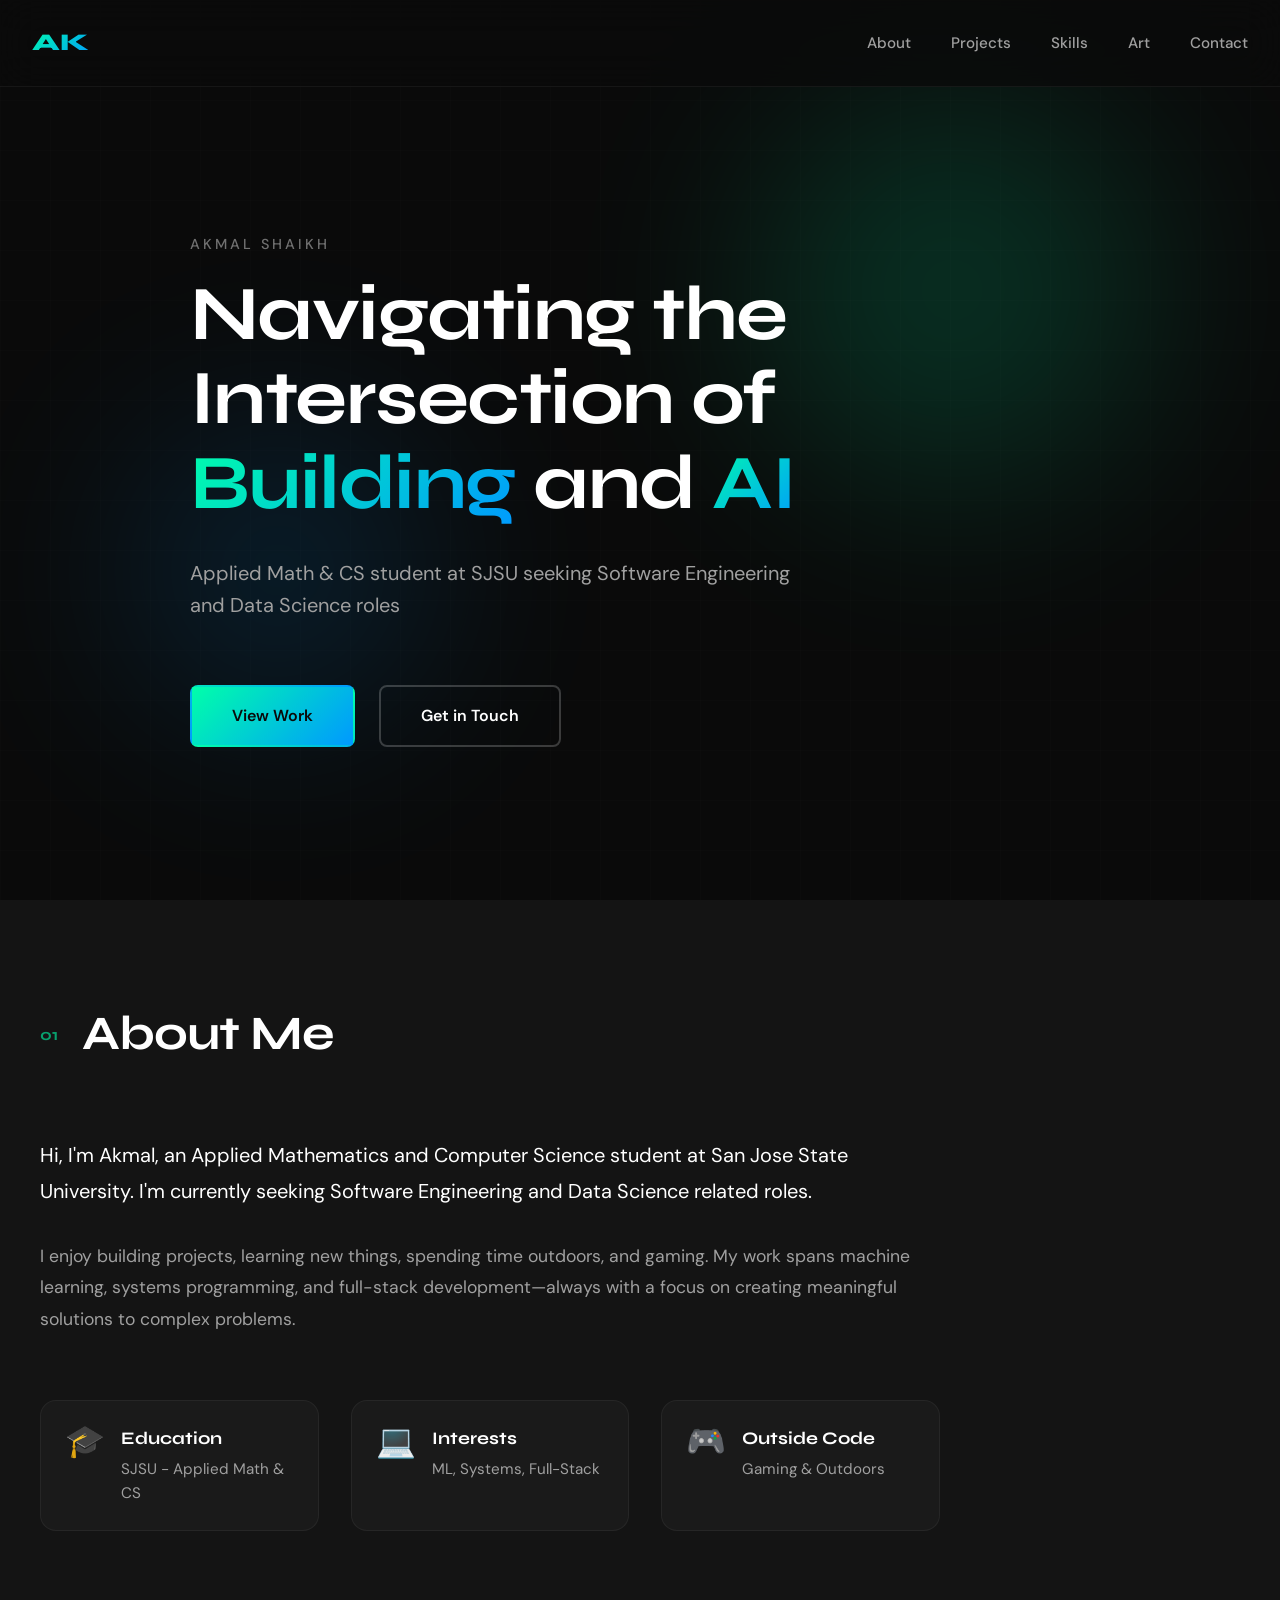
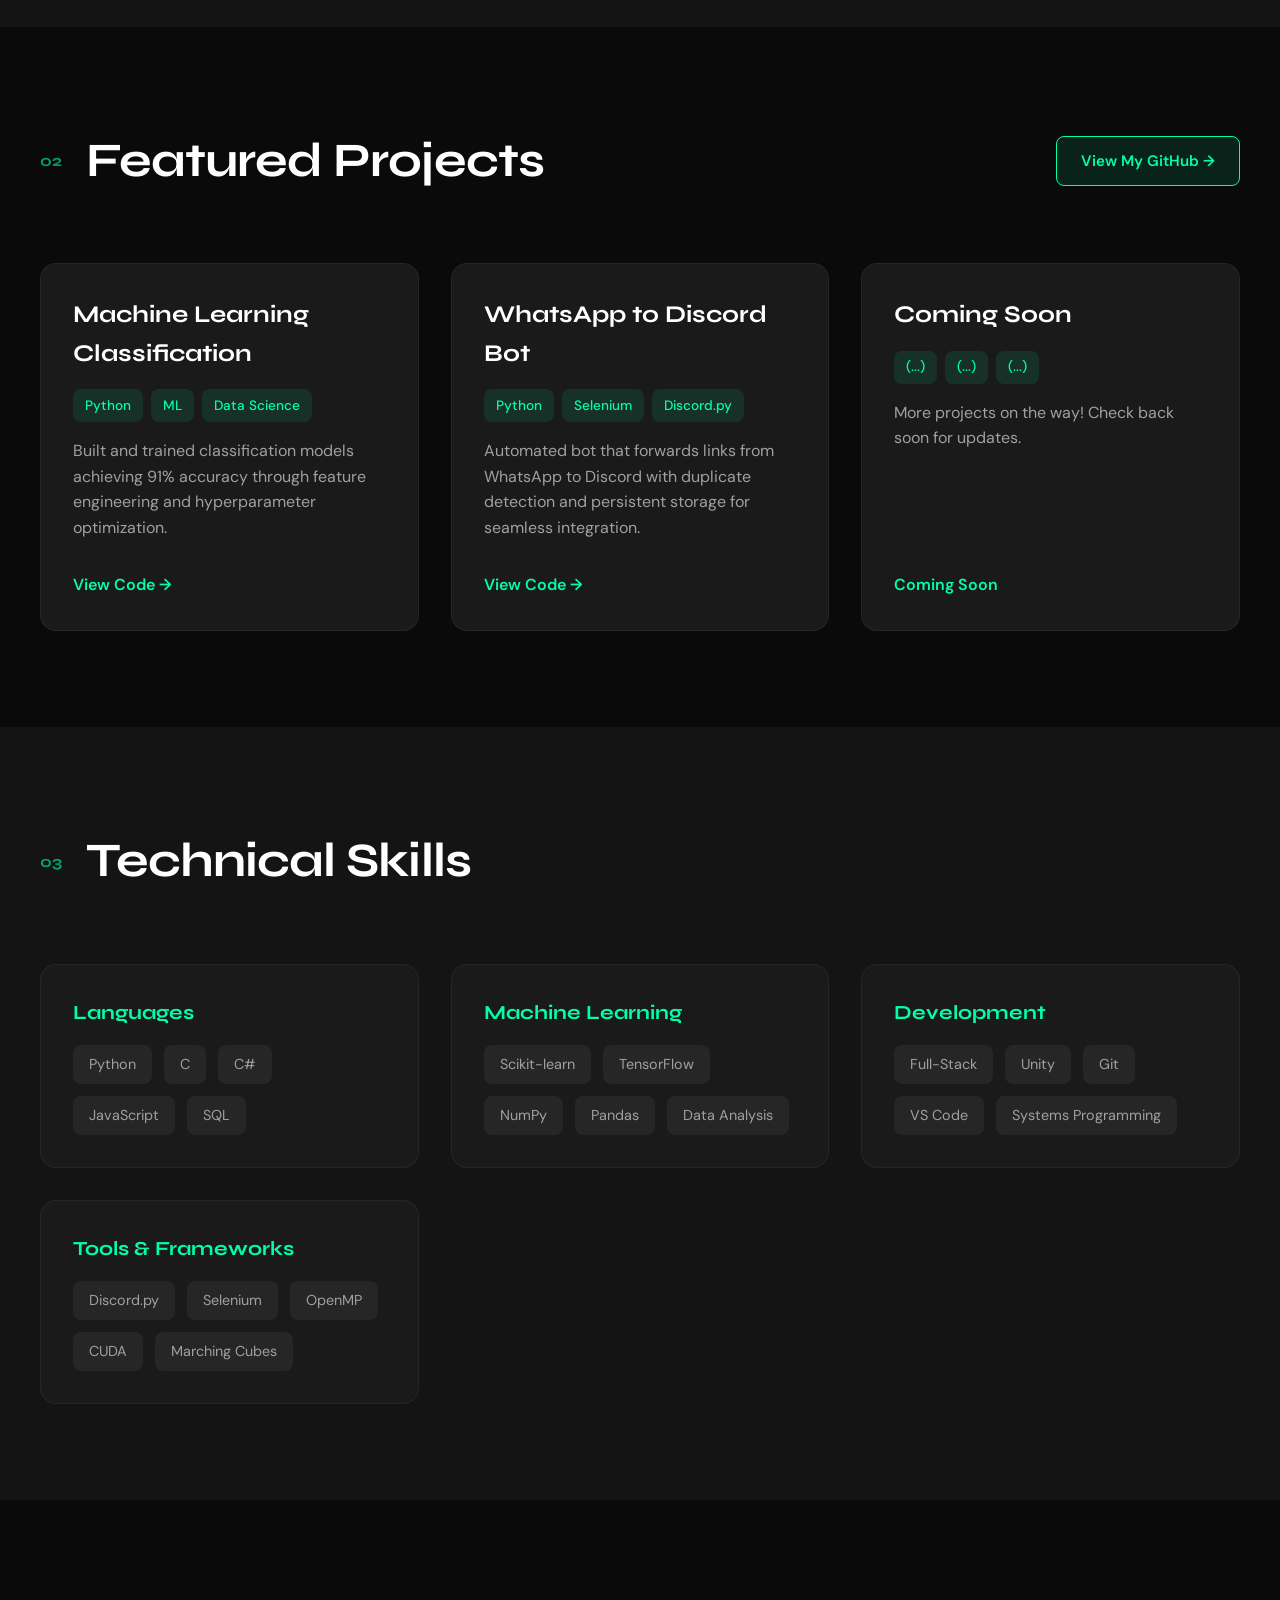
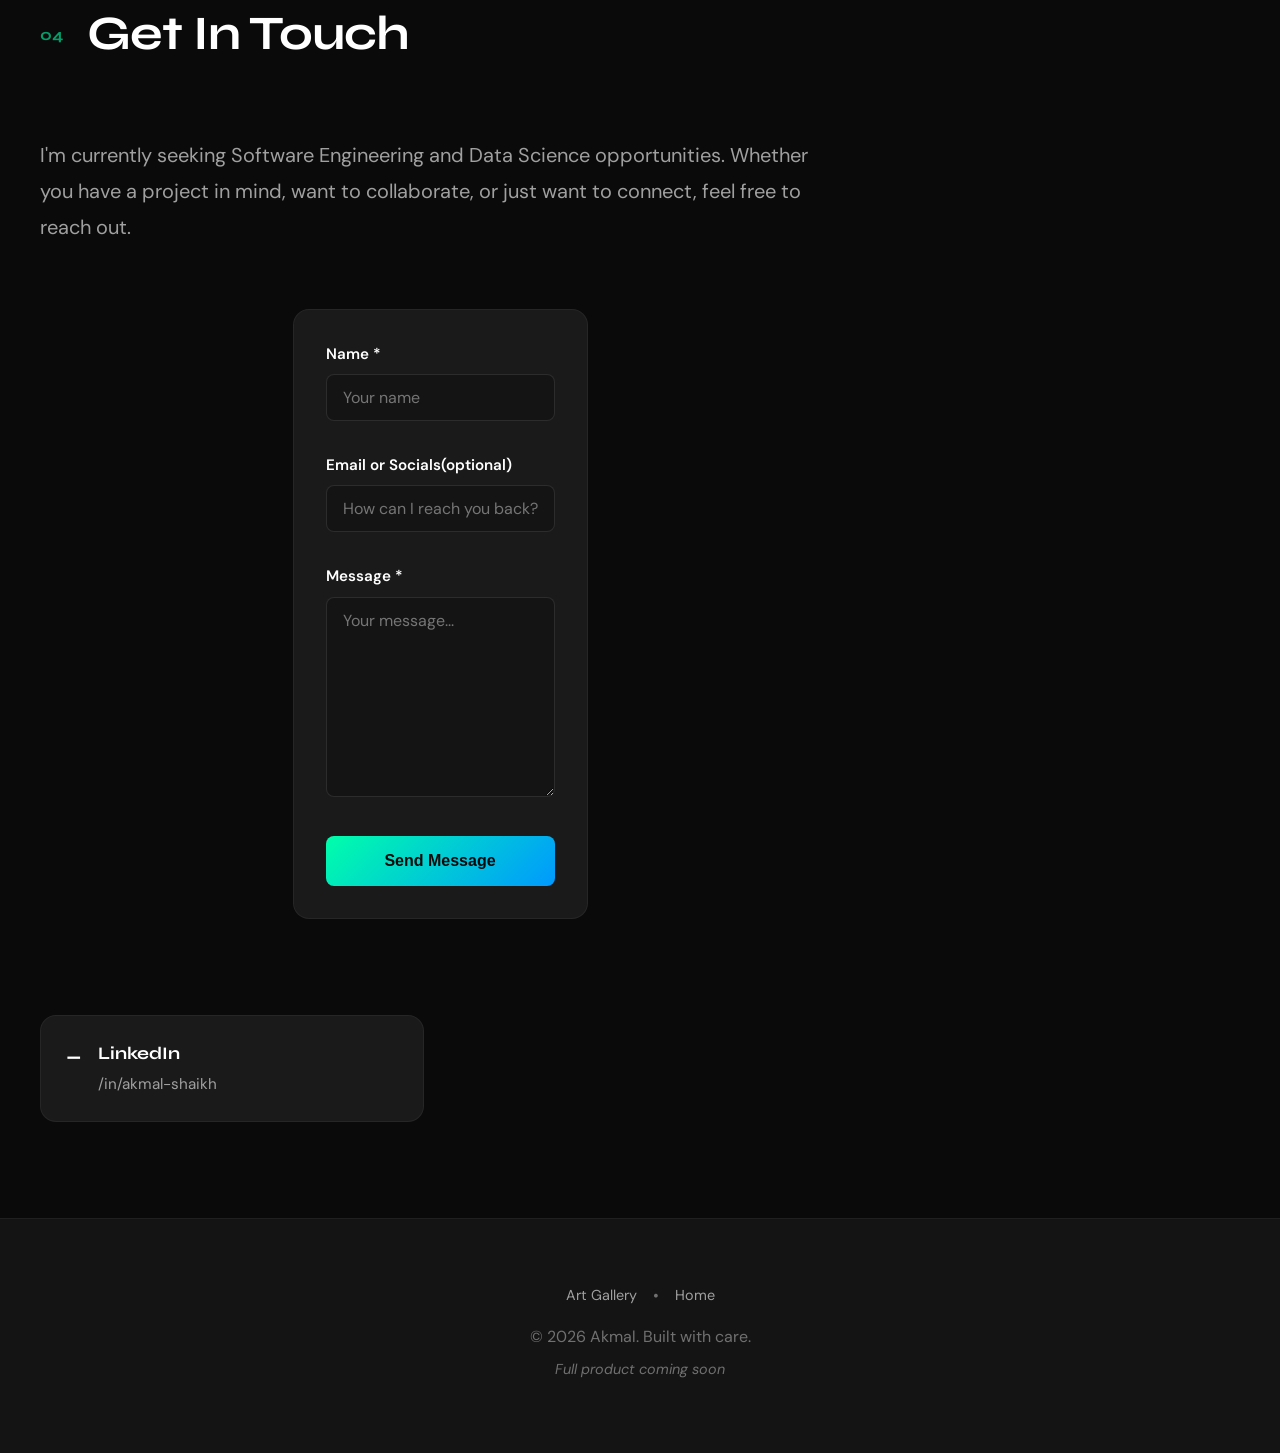
==== index.html @ cd968978 "Update index.html" ====
<!DOCTYPE html>
<html lang="en">
<head>
    <meta charset="UTF-8">
    <meta name="viewport" content="width=device-width, initial-scale=1.0">
    <title>Akmal - Software Engineer & Data Scientist</title>
    <link rel="stylesheet" href="styles.css">
    
    <!-- Google Fonts - Using distinctive fonts -->
    <link rel="preconnect" href="https://fonts.googleapis.com">
    <link rel="preconnect" href="https://fonts.gstatic.com" crossorigin>
    <link href="https://fonts.googleapis.com/css2?family=Syne:wght@400;600;700;800&family=DM+Sans:wght@300;400;500&display=swap" rel="stylesheet">
</head>
<body>
    <!-- Navigation Bar -->
    <nav class="navbar">
        <div class="nav-content">
            <a href="/" class="logo">AK</a>
            <div class="nav-links">
                <a href="#about">About</a>
                <a href="#projects">Projects</a>
                <a href="#skills">Skills</a>
                <a href="art.html">Art</a>
                <a href="#contact">Contact</a>
            </div>
        </div>
    </nav>

    <!-- Hero Section -->
    <section id="hero" class="hero">
        <div class="hero-content">
            <div class="hero-label">Akmal Shaikh</div>
            <h1 class="hero-title">
                Navigating the Intersection of
                <span class="gradient-text">Building</span> and 
                <span class="gradient-text">AI</span>
            </h1>
            <p class="hero-subtitle">
                Applied Math & CS student at SJSU seeking Software Engineering and Data Science roles
            </p>
            <div class="hero-cta">
                <a href="#projects" class="btn-primary">View Work</a>
                <a href="#contact" class="btn-secondary">Get in Touch</a>
            </div>
        </div>
        
        <!-- Decorative elements -->
        <div class="hero-decoration">
            <div class="grid-pattern"></div>
            <div class="floating-accent accent-1"></div>
            <div class="floating-accent accent-2"></div>
        </div>
    </section>

    <!-- About Section -->
    <section id="about" class="about">
        <div class="section-container">
            <div class="section-header">
                <span class="section-number">01</span>
                <h2 class="section-title">About Me</h2>
            </div>
            
            <div class="about-content">
                <div class="about-text">
                    <p class="about-intro">
                        Hi, I'm Akmal, an Applied Mathematics and Computer Science student at 
                        San Jose State University. I'm currently seeking Software Engineering 
                        and Data Science related roles.
                    </p>
                    <p class="about-details">
                        I enjoy building projects, learning new things, spending time outdoors, 
                        and gaming. My work spans machine learning, systems programming, and 
                        full-stack development—always with a focus on creating meaningful 
                        solutions to complex problems.
                    </p>
                    <div class="about-highlights">
                        <div class="highlight-item">
                            <div class="highlight-icon">🎓</div>
                            <div class="highlight-text">
                                <h4>Education</h4>
                                <p>SJSU - Applied Math & CS</p>
                            </div>
                        </div>
                        <div class="highlight-item">
                            <div class="highlight-icon">💻</div>
                            <div class="highlight-text">
                                <h4>Interests</h4>
                                <p>ML, Systems, Full-Stack</p>
                            </div>
                        </div>
                        <div class="highlight-item">
                            <div class="highlight-icon">🎮</div>
                            <div class="highlight-text">
                                <h4>Outside Code</h4>
                                <p>Gaming & Outdoors</p>
                            </div>
                        </div>
                    </div>
                </div>
            </div>
        </div>
    </section>

    <!-- Projects Section -->
    <section id="projects" class="projects">
        <div class="section-container">
            <div class="section-header">
                <span class="section-number">02</span>
                <h2 class="section-title">Featured Projects</h2>
                <a href="https://github.com/akmals" target="_blank" class="view-github-btn">
                    View My GitHub →
                </a>
            </div>

            <div class="projects-grid">
                
                <!-- Project 1: ML Model -->
                <div class="project-card">
                    <div class="project-header">
                        <h3>Machine Learning Classification</h3>
                        <div class="project-tags">
                            <span class="tag">Python</span>
                            <span class="tag">ML</span>
                            <span class="tag">Data Science</span>
                        </div>
                    </div>
                    <p class="project-description">
                        Built and trained classification models achieving 91% accuracy through 
                        feature engineering and hyperparameter optimization.
                    </p>
                    <div class="project-footer">
                        <a href="https://github.com/Akmals/AI-HAR/blob/main/HAR_Activity_Classification.ipynb" class="project-link">View Code →</a>
                    </div>
                </div>
                
                <!-- Project 2: WhatsApp Discord Bot -->
                <div class="project-card">
                    <div class="project-header">
                        <h3>WhatsApp to Discord Bot</h3>
                        <div class="project-tags">
                            <span class="tag">Python</span>
                            <span class="tag">Selenium</span>
                            <span class="tag">Discord.py</span>
                        </div>
                    </div>
                    <p class="project-description">
                        Automated bot that forwards links from WhatsApp to Discord with 
                        duplicate detection and persistent storage for seamless integration.
                    </p>
                    <div class="project-footer">
                        <a href="https://github.com/Akmals/Scripts-Automation/blob/main/whatsapp_discord_forwarder_selenium.py" class="project-link">View Code →</a>
                    </div>
                </div>
                
                <!-- Project 3: Coming Soon -->
                <div class="project-card">
                    <div class="project-header">
                        <h3>Coming Soon</h3>
                        <div class="project-tags">
                            <span class="tag">(...)</span>
                            <span class="tag">(...)</span>
                            <span class="tag">(...)</span>
                        </div>
                    </div>
                    <p class="project-description">
                        More projects on the way! Check back soon for updates.
                    </p>
                    <div class="project-footer">
                        <a href="#" class="project-link">Coming Soon</a>
                    </div>
                </div>
            </div>
        </div>
    </section>

    <!-- Skills Section -->
    <section id="skills" class="skills">
        <div class="section-container">
            <div class="section-header">
                <span class="section-number">03</span>
                <h2 class="section-title">Technical Skills</h2>
            </div>

            <div class="skills-grid">
                <div class="skill-category">
                    <h3 class="skill-category-title">Languages</h3>
                    <div class="skill-list">
                        <span class="skill-item">Python</span>
                        <span class="skill-item">C</span>
                        <span class="skill-item">C#</span>
                        <span class="skill-item">JavaScript</span>
                        <span class="skill-item">SQL</span>
                    </div>
                </div>

                <div class="skill-category">
                    <h3 class="skill-category-title">Machine Learning</h3>
                    <div class="skill-list">
                        <span class="skill-item">Scikit-learn</span>
                        <span class="skill-item">TensorFlow</span>
                        <span class="skill-item">NumPy</span>
                        <span class="skill-item">Pandas</span>
                        <span class="skill-item">Data Analysis</span>
                    </div>
                </div>

                <div class="skill-category">
                    <h3 class="skill-category-title">Development</h3>
                    <div class="skill-list">
                        <span class="skill-item">Full-Stack</span>
                        <span class="skill-item">Unity</span>
                        <span class="skill-item">Git</span>
                        <span class="skill-item">VS Code</span>
                        <span class="skill-item">Systems Programming</span>
                    </div>
                </div>

                <div class="skill-category">
                    <h3 class="skill-category-title">Tools & Frameworks</h3>
                    <div class="skill-list">
                        <span class="skill-item">Discord.py</span>
                        <span class="skill-item">Selenium</span>
                        <span class="skill-item">OpenMP</span>
                        <span class="skill-item">CUDA</span>
                        <span class="skill-item">Marching Cubes</span>
                    </div>
                </div>
            </div>
        </div>
    </section>

    <!-- Contact Section -->
    <section id="contact" class="contact">
        <div class="section-container">
            <div class="section-header">
                <span class="section-number">04</span>
                <h2 class="section-title">Get In Touch</h2>
            </div>

            <div class="contact-content">
                <p class="contact-text">
                    I'm currently seeking Software Engineering and Data Science opportunities. 
                    Whether you have a project in mind, want to collaborate, or just want to 
                    connect, feel free to reach out.
                </p>

                <div class="contact-methods">
                    <!-- Contact Form -->
                    <div class="contact-form-wrapper">
                        <form id="contactForm" class="contact-form">
                            <div class="form-group">
                                <label for="name">Name *</label>
                                <input 
                                    type="text" 
                                    id="name" 
                                    name="name" 
                                    required 
                                    placeholder="Your name"
                                >
                            </div>

                            <div class="form-group">
                                <label for="contact">Email or Socials(optional)</label>
                                <input 
                                    type="text" 
                                    id="contact" 
                                    name="contact" 
                                    placeholder="How can I reach you back?"
                                >
                            </div>

                            <div class="form-group">
                                <label for="message">Message *</label>
                                <textarea 
                                    id="message" 
                                    name="message" 
                                    required 
                                    rows="5"
                                    placeholder="Your message..."
                                ></textarea>
                            </div>

                            <button type="submit" class="submit-btn">
                                <span class="btn-text">Send Message</span>
                                <span class="btn-loading" style="display: none;">Sending...</span>
                            </button>
                            
                            <div class="form-status"></div>
                        </form>
                    </div>

                    <a href="https://www.linkedin.com/in/akmal-shaikh/" target="_blank" class="contact-item">
                        <div class="contact-icon">-</div>
                        <div class="contact-details">
                            <h4>LinkedIn</h4>
                            <p>/in/akmal-shaikh</p>
                        </div>
                    </a>
                </div>
            </div>
        </div>
    </section>

    <!-- Footer -->
    <footer class="footer">
        <div class="footer-content">
            <div class="footer-links">
                <a href="art.html">Art Gallery</a>
                <span class="footer-separator">•</span>
                <a href="index.html">Home</a>
            </div>
            <p>© 2026 Akmal. Built with care.</p>
            <p class="footer-note">Full product coming soon</p>
        </div>
    </footer>

    <script src="script.js"></script>
</body>
</html>
---- styles.css ----
/* ===================================
   CSS VARIABLES - Easy to customize!
   Change these values to update the entire site's look
   =================================== */
:root {
    /* Color Palette */
    --bg-primary: #0a0a0a;           /* Main background - deep black */
    --bg-secondary: #141414;         /* Secondary backgrounds */
    --bg-tertiary: #1a1a1a;         /* Card backgrounds */
    
    --text-primary: #ffffff;         /* Main text color */
    --text-secondary: #a0a0a0;       /* Muted text */
    --text-tertiary: #707070;        /* Even more muted */
    
    --accent-primary: #00ffaa;       /* Main accent - cyan/green */
    --accent-secondary: #0099ff;     /* Secondary accent - blue */
    --accent-gradient: linear-gradient(135deg, var(--accent-primary), var(--accent-secondary));
    
    /* Typography - Using distinctive fonts */
    --font-display: 'Syne', sans-serif;        /* For headings */
    --font-body: 'DM Sans', sans-serif;        /* For body text */
    
    /* Spacing */
    --spacing-xs: 0.5rem;
    --spacing-sm: 1rem;
    --spacing-md: 2rem;
    --spacing-lg: 4rem;
    --spacing-xl: 6rem;
    
    /* Border Radius */
    --radius-sm: 8px;
    --radius-md: 16px;
    --radius-lg: 24px;
    
    /* Transitions */
    --transition-fast: 0.2s ease;
    --transition-normal: 0.3s ease;
    --transition-slow: 0.5s ease;
}

/* ===================================
   RESET & BASE STYLES
   =================================== */
* {
    margin: 0;
    padding: 0;
    box-sizing: border-box;
}

html {
    scroll-behavior: smooth;
    font-size: 16px;
}

body {
    background-color: var(--bg-primary);
    color: var(--text-primary);
    font-family: var(--font-body);
    line-height: 1.6;
    overflow-x: hidden;
}

/* ===================================
   NAVIGATION BAR
   =================================== */
.navbar {
    position: fixed;
    top: 0;
    width: 100%;
    background: rgba(10, 10, 10, 0.8);
    backdrop-filter: blur(20px);
    border-bottom: 1px solid rgba(255, 255, 255, 0.05);
    z-index: 1000;
    padding: 1.5rem 0;
}

.nav-content {
    max-width: 1400px;
    margin: 0 auto;
    padding: 0 2rem;
    display: flex;
    justify-content: space-between;
    align-items: center;
}

.logo {
    font-family: var(--font-display);
    font-size: 1.5rem;
    font-weight: 800;
    background: var(--accent-gradient);
    -webkit-background-clip: text;
    -webkit-text-fill-color: transparent;
    background-clip: text;
    text-decoration: none;
    transition: transform var(--transition-fast);
}

.logo:hover {
    transform: scale(1.05);
}

.nav-links {
    display: flex;
    gap: 2.5rem;
}

.nav-links a {
    color: var(--text-secondary);
    text-decoration: none;
    font-size: 0.95rem;
    font-weight: 500;
    position: relative;
    transition: color var(--transition-normal);
}

/* Animated underline on hover */
.nav-links a::after {
    content: '';
    position: absolute;
    bottom: -5px;
    left: 0;
    width: 0;
    height: 2px;
    background: var(--accent-gradient);
    transition: width var(--transition-normal);
}

.nav-links a:hover {
    color: var(--text-primary);
}

.nav-links a:hover::after {
    width: 100%;
}

/* ===================================
   HERO SECTION
   =================================== */
.hero {
    min-height: 100vh;
    display: flex;
    align-items: center;
    justify-content: center;
    position: relative;
    padding: calc(var(--spacing-lg) + 80px) 2rem var(--spacing-lg) 2rem;
    overflow: hidden;
}

.hero-content {
    max-width: 900px;
    z-index: 2;
    animation: fadeInUp 1s ease;
}

.hero-label {
    font-size: 0.9rem;
    text-transform: uppercase;
    letter-spacing: 3px;
    color: var(--text-tertiary);
    margin-bottom: var(--spacing-sm);
    font-weight: 500;
}

.hero-title {
    font-family: var(--font-display);
    font-size: clamp(2.5rem, 6vw, 5rem);
    font-weight: 700;
    line-height: 1.1;
    margin-bottom: var(--spacing-md);
    letter-spacing: -0.02em;
}

.gradient-text {
    background: var(--accent-gradient);
    -webkit-background-clip: text;
    -webkit-text-fill-color: transparent;
    background-clip: text;
}

.hero-subtitle {
    font-size: clamp(1rem, 2vw, 1.25rem);
    color: var(--text-secondary);
    margin-bottom: var(--spacing-lg);
    max-width: 600px;
}

.hero-cta {
    display: flex;
    gap: 1.5rem;
    flex-wrap: wrap;
}

/* Button Styles */
.btn-primary,
.btn-secondary {
    padding: 1rem 2.5rem;
    border-radius: var(--radius-sm);
    text-decoration: none;
    font-weight: 600;
    font-size: 1rem;
    transition: all var(--transition-normal);
    display: inline-block;
}

.btn-primary {
    background: var(--accent-gradient);
    color: var(--bg-primary);
    border: 2px solid transparent;
}

.btn-primary:hover {
    transform: translateY(-2px);
    box-shadow: 0 10px 30px rgba(0, 255, 170, 0.3);
}

.btn-secondary {
    background: transparent;
    color: var(--text-primary);
    border: 2px solid rgba(255, 255, 255, 0.2);
}

.btn-secondary:hover {
    border-color: var(--accent-primary);
    background: rgba(0, 255, 170, 0.05);
}

/* Hero Decorative Elements */
.hero-decoration {
    position: absolute;
    top: 0;
    left: 0;
    width: 100%;
    height: 100%;
    pointer-events: none;
    z-index: 1;
}

.grid-pattern {
    position: absolute;
    top: 0;
    left: 0;
    width: 100%;
    height: 100%;
    background-image: 
        linear-gradient(rgba(255, 255, 255, 0.02) 1px, transparent 1px),
        linear-gradient(90deg, rgba(255, 255, 255, 0.02) 1px, transparent 1px);
    background-size: 50px 50px;
    opacity: 0.5;
}

.floating-accent {
    position: absolute;
    border-radius: 50%;
    filter: blur(100px);
    opacity: 0.15;
    animation: float 8s ease-in-out infinite;
}

.accent-1 {
    width: 400px;
    height: 400px;
    background: var(--accent-primary);
    top: 10%;
    right: 10%;
}

.accent-2 {
    width: 300px;
    height: 300px;
    background: var(--accent-secondary);
    bottom: 20%;
    left: 10%;
    animation-delay: 2s;
}

/* ===================================
   SECTION SHARED STYLES
   =================================== */
section {
    padding: var(--spacing-xl) 2rem;
}

.section-container {
    max-width: 1200px;
    margin: 0 auto;
}

.section-header {
    margin-bottom: var(--spacing-lg);
    display: flex;
    align-items: center;
    gap: 1.5rem;
    flex-wrap: wrap;
}

.view-github-btn {
    margin-left: auto;
    padding: 0.75rem 1.5rem;
    background: rgba(0, 255, 170, 0.1) !important;
    border: 1px solid var(--accent-primary) !important;
    border-radius: var(--radius-sm);
    color: var(--accent-primary) !important;
    text-decoration: none !important;
    font-weight: 600;
    font-size: 0.95rem;
    transition: all var(--transition-normal);
    white-space: nowrap;
    display: inline-block;
}

.view-github-btn:hover {
    background: var(--accent-primary) !important;
    color: var(--bg-primary) !important;
    transform: translateX(5px);
}

.section-number {
    font-family: var(--font-display);
    font-size: 1rem;
    font-weight: 700;
    color: var(--accent-primary);
    opacity: 0.6;
}

.section-title {
    font-family: var(--font-display);
    font-size: clamp(2rem, 4vw, 3rem);
    font-weight: 700;
    letter-spacing: -0.02em;
}

/* ===================================
   ABOUT SECTION
   =================================== */
.about {
    background: var(--bg-secondary);
}

.about-content {
    max-width: 900px;
}

.about-intro {
    font-size: 1.25rem;
    line-height: 1.8;
    margin-bottom: var(--spacing-md);
    color: var(--text-primary);
}

.about-details {
    font-size: 1.1rem;
    color: var(--text-secondary);
    margin-bottom: var(--spacing-lg);
    line-height: 1.8;
}

.about-highlights {
    display: grid;
    grid-template-columns: repeat(auto-fit, minmax(250px, 1fr));
    gap: var(--spacing-md);
}

.highlight-item {
    display: flex;
    gap: 1rem;
    padding: 1.5rem;
    background: var(--bg-tertiary);
    border-radius: var(--radius-md);
    border: 1px solid rgba(255, 255, 255, 0.05);
    transition: all var(--transition-normal);
}

.highlight-item:hover {
    border-color: var(--accent-primary);
    transform: translateY(-5px);
}

.highlight-icon {
    font-size: 2rem;
    line-height: 1;
}

.highlight-text h4 {
    font-family: var(--font-display);
    font-size: 1.1rem;
    margin-bottom: 0.25rem;
}

.highlight-text p {
    color: var(--text-secondary);
    font-size: 0.95rem;
}

/* ===================================
   PROJECTS SECTION
   =================================== */
.projects-grid {
    display: grid;
    grid-template-columns: repeat(auto-fit, minmax(300px, 1fr));
    gap: var(--spacing-md);
}

.project-card {
    background: var(--bg-tertiary);
    padding: var(--spacing-md);
    border-radius: var(--radius-md);
    border: 1px solid rgba(255, 255, 255, 0.05);
    transition: all var(--transition-normal);
    display: flex;
    flex-direction: column;
}

.project-card:hover {
    border-color: var(--accent-primary);
    transform: translateY(-5px);
    box-shadow: 0 10px 40px rgba(0, 255, 170, 0.1);
}

.project-header h3 {
    font-family: var(--font-display);
    font-size: 1.5rem;
    margin-bottom: var(--spacing-sm);
}

.project-tags {
    display: flex;
    flex-wrap: wrap;
    gap: 0.5rem;
    margin-bottom: var(--spacing-sm);
}

.tag {
    background: rgba(0, 255, 170, 0.1);
    color: var(--accent-primary);
    padding: 0.35rem 0.75rem;
    border-radius: var(--radius-sm);
    font-size: 0.85rem;
    font-weight: 500;
}

.project-description {
    color: var(--text-secondary);
    line-height: 1.6;
    margin-bottom: var(--spacing-md);
    flex-grow: 1;
}

.project-footer {
    margin-top: auto;
}

.project-link {
    color: var(--accent-primary);
    text-decoration: none;
    font-weight: 600;
    display: inline-flex;
    align-items: center;
    gap: 0.5rem;
    transition: gap var(--transition-normal);
}

.project-link:hover {
    gap: 1rem;
}

/* ===================================
   SKILLS SECTION
   =================================== */
.skills {
    background: var(--bg-secondary);
}

.skills-grid {
    display: grid;
    grid-template-columns: repeat(auto-fit, minmax(280px, 1fr));
    gap: var(--spacing-md);
}

.skill-category {
    background: var(--bg-tertiary);
    padding: var(--spacing-md);
    border-radius: var(--radius-md);
    border: 1px solid rgba(255, 255, 255, 0.05);
    transition: all var(--transition-normal);
}

.skill-category:hover {
    border-color: var(--accent-primary);
}

.skill-category-title {
    font-family: var(--font-display);
    font-size: 1.25rem;
    margin-bottom: var(--spacing-sm);
    color: var(--accent-primary);
}

.skill-list {
    display: flex;
    flex-wrap: wrap;
    gap: 0.75rem;
}

.skill-item {
    background: rgba(255, 255, 255, 0.05);
    color: var(--text-secondary);
    padding: 0.5rem 1rem;
    border-radius: var(--radius-sm);
    font-size: 0.9rem;
    transition: all var(--transition-fast);
}

.skill-item:hover {
    background: rgba(0, 255, 170, 0.1);
    color: var(--accent-primary);
    transform: translateY(-2px);
}

/* ===================================
   ART SECTION
   =================================== */
.art {
    background: var(--bg-secondary);
}

.art-gallery {
    display: grid;
    grid-template-columns: repeat(auto-fill, minmax(300px, 1fr));
    gap: var(--spacing-md);
}

.art-item {
    background: var(--bg-tertiary);
    border-radius: var(--radius-md);
    border: 1px solid rgba(255, 255, 255, 0.05);
    overflow: hidden;
    transition: all var(--transition-normal);
    cursor: pointer;
}

.art-item:hover {
    border-color: var(--accent-primary);
    transform: translateY(-5px);
    box-shadow: 0 10px 40px rgba(0, 255, 170, 0.1);
}

.art-item img {
    width: 100%;
    height: 300px;
    object-fit: cover;
    display: block;
}

.art-info {
    padding: var(--spacing-sm);
}

.art-info h3 {
    font-family: var(--font-display);
    font-size: 1.2rem;
    margin-bottom: 0.5rem;
    color: var(--text-primary);
}

.art-info p {
    color: var(--text-secondary);
    font-size: 0.9rem;
}

.art-placeholder {
    grid-column: 1 / -1;
    text-align: center;
    padding: var(--spacing-xl);
    background: var(--bg-tertiary);
    border-radius: var(--radius-md);
    border: 2px dashed rgba(255, 255, 255, 0.1);
}

.art-placeholder p {
    font-size: 1.5rem;
    color: var(--text-secondary);
}

/* ===================================
   CONTACT SECTION
   =================================== */
.contact-content {
    max-width: 800px;
}

.contact-text {
    font-size: 1.25rem;
    color: var(--text-secondary);
    margin-bottom: var(--spacing-lg);
    line-height: 1.8;
}

.contact-methods {
    display: grid;
    grid-template-columns: repeat(auto-fit, minmax(250px, 1fr));
    gap: var(--spacing-md);
}

/* Contact Form Styles */
.contact-form-wrapper {
    grid-column: 1 / -1;
    max-width: 1000px;
    margin: 0 auto var(--spacing-lg) auto;
}

.contact-form {
    background: var(--bg-tertiary);
    padding: var(--spacing-md);
    border-radius: var(--radius-md);
    border: 1px solid rgba(255, 255, 255, 0.05);
}

.form-group {
    margin-bottom: var(--spacing-md);
}

.form-group label {
    display: block;
    margin-bottom: 0.5rem;
    color: var(--text-primary);
    font-weight: 600;
    font-size: 0.95rem;
}

.form-group input,
.form-group textarea {
    width: 100%;
    padding: 0.75rem 1rem;
    background: var(--bg-secondary);
    border: 1px solid rgba(255, 255, 255, 0.1);
    border-radius: var(--radius-sm);
    color: var(--text-primary);
    font-family: var(--font-body);
    font-size: 1rem;
    transition: all var(--transition-normal);
}

.form-group input:focus,
.form-group textarea:focus {
    outline: none;
    border-color: var(--accent-primary);
    background: rgba(0, 255, 170, 0.05);
}

.form-group textarea {
    resize: vertical;
    min-height: 200px;
}

.submit-btn {
    width: 100%;
    padding: 1rem 2rem;
    background: var(--accent-gradient);
    color: var(--bg-primary);
    border: none;
    border-radius: var(--radius-sm);
    font-weight: 600;
    font-size: 1rem;
    cursor: pointer;
    transition: all var(--transition-normal);
}

.submit-btn:hover:not(:disabled) {
    transform: translateY(-2px);
    box-shadow: 0 10px 30px rgba(0, 255, 170, 0.3);
}

.submit-btn:disabled {
    opacity: 0.6;
    cursor: not-allowed;
}

.form-status {
    margin-top: 1rem;
    padding: 1rem;
    border-radius: var(--radius-sm);
    text-align: center;
    font-weight: 500;
    display: none;
}

.form-status.success {
    display: block;
    background: rgba(0, 255, 170, 0.1);
    color: var(--accent-primary);
    border: 1px solid var(--accent-primary);
}

.form-status.error {
    display: block;
    background: rgba(255, 77, 77, 0.1);
    color: #ff4d4d;
    border: 1px solid #ff4d4d;
}

.contact-item {
    display: flex;
    gap: 1rem;
    padding: 1.5rem;
    background: var(--bg-tertiary);
    border-radius: var(--radius-md);
    border: 1px solid rgba(255, 255, 255, 0.05);
    text-decoration: none;
    color: inherit;
    transition: all var(--transition-normal);
}

.contact-item:hover {
    border-color: var(--accent-primary);
    transform: translateY(-5px);
    box-shadow: 0 10px 40px rgba(0, 255, 170, 0.1);
}

.contact-icon {
    font-size: 2rem;
    line-height: 1;
}

.contact-details h4 {
    font-family: var(--font-display);
    font-size: 1.1rem;
    margin-bottom: 0.25rem;
}

.contact-details p {
    color: var(--text-secondary);
    font-size: 0.95rem;
}

/* ===================================
   FOOTER
   =================================== */
.footer {
    background: var(--bg-secondary);
    padding: var(--spacing-lg) 2rem;
    border-top: 1px solid rgba(255, 255, 255, 0.05);
}

.footer-content {
    max-width: 1200px;
    margin: 0 auto;
    text-align: center;
    color: var(--text-tertiary);
}

.footer-links {
    margin-bottom: 1rem;
    display: flex;
    justify-content: center;
    align-items: center;
    gap: 1rem;
}

.footer-links a {
    color: var(--text-secondary);
    text-decoration: none;
    transition: color var(--transition-normal);
    font-size: 0.9rem;
}

.footer-links a:hover {
    color: var(--accent-primary);
}

.footer-separator {
    color: var(--text-tertiary);
}

.footer-content p {
    margin-bottom: 0.5rem;
}

.footer-note {
    font-style: italic;
    font-size: 0.9rem;
}

/* ===================================
   ART PAGE SPECIFIC STYLES
   =================================== */
.art-page {
    min-height: 100vh;
    padding-top: calc(var(--spacing-xl) + 80px);
}

.art-page-header {
    text-align: center;
    margin-bottom: var(--spacing-lg);
}

.art-page-title {
    font-family: var(--font-display);
    font-size: clamp(2.5rem, 6vw, 4rem);
    font-weight: 700;
    margin-bottom: var(--spacing-sm);
    background: var(--accent-gradient);
    -webkit-background-clip: text;
    -webkit-text-fill-color: transparent;
    background-clip: text;
}

.art-page-subtitle {
    font-size: 1.2rem;
    color: var(--text-secondary);
}

.placeholder-note {
    font-size: 0.9rem !important;
    margin-top: 1rem;
    color: var(--text-tertiary);
}

/* ===================================
   ANIMATIONS
   =================================== */
@keyframes fadeInUp {
    from {
        opacity: 0;
        transform: translateY(30px);
    }
    to {
        opacity: 1;
        transform: translateY(0);
    }
}

@keyframes float {
    0%, 100% {
        transform: translateY(0) scale(1);
    }
    50% {
        transform: translateY(-30px) scale(1.05);
    }
}

/* ===================================
   RESPONSIVE DESIGN
   Mobile-first approach
   =================================== */
@media (max-width: 768px) {
    :root {
        --spacing-lg: 3rem;
        --spacing-xl: 4rem;
    }
    
    .nav-links {
        gap: 1.5rem;
    }
    
    .nav-links a {
        font-size: 0.9rem;
    }
    
    .hero {
        padding-top: calc(var(--spacing-xl) + 60px);
    }
    
    .hero-cta {
        flex-direction: column;
    }
    
    .btn-primary,
    .btn-secondary {
        width: 100%;
        text-align: center;
    }
    
    .section-header {
        flex-direction: column;
        align-items: flex-start;
    }
    
    .projects-grid,
    .skills-grid,
    .contact-methods {
        grid-template-columns: 1fr;
    }
}

/* Small mobile devices */
@media (max-width: 480px) {
    html {
        font-size: 14px;
    }
    
    .nav-content {
        padding: 0 1rem;
    }
    
    .nav-links {
        gap: 1rem;
    }
    
    section {
        padding: var(--spacing-lg) 1rem;
    }
}
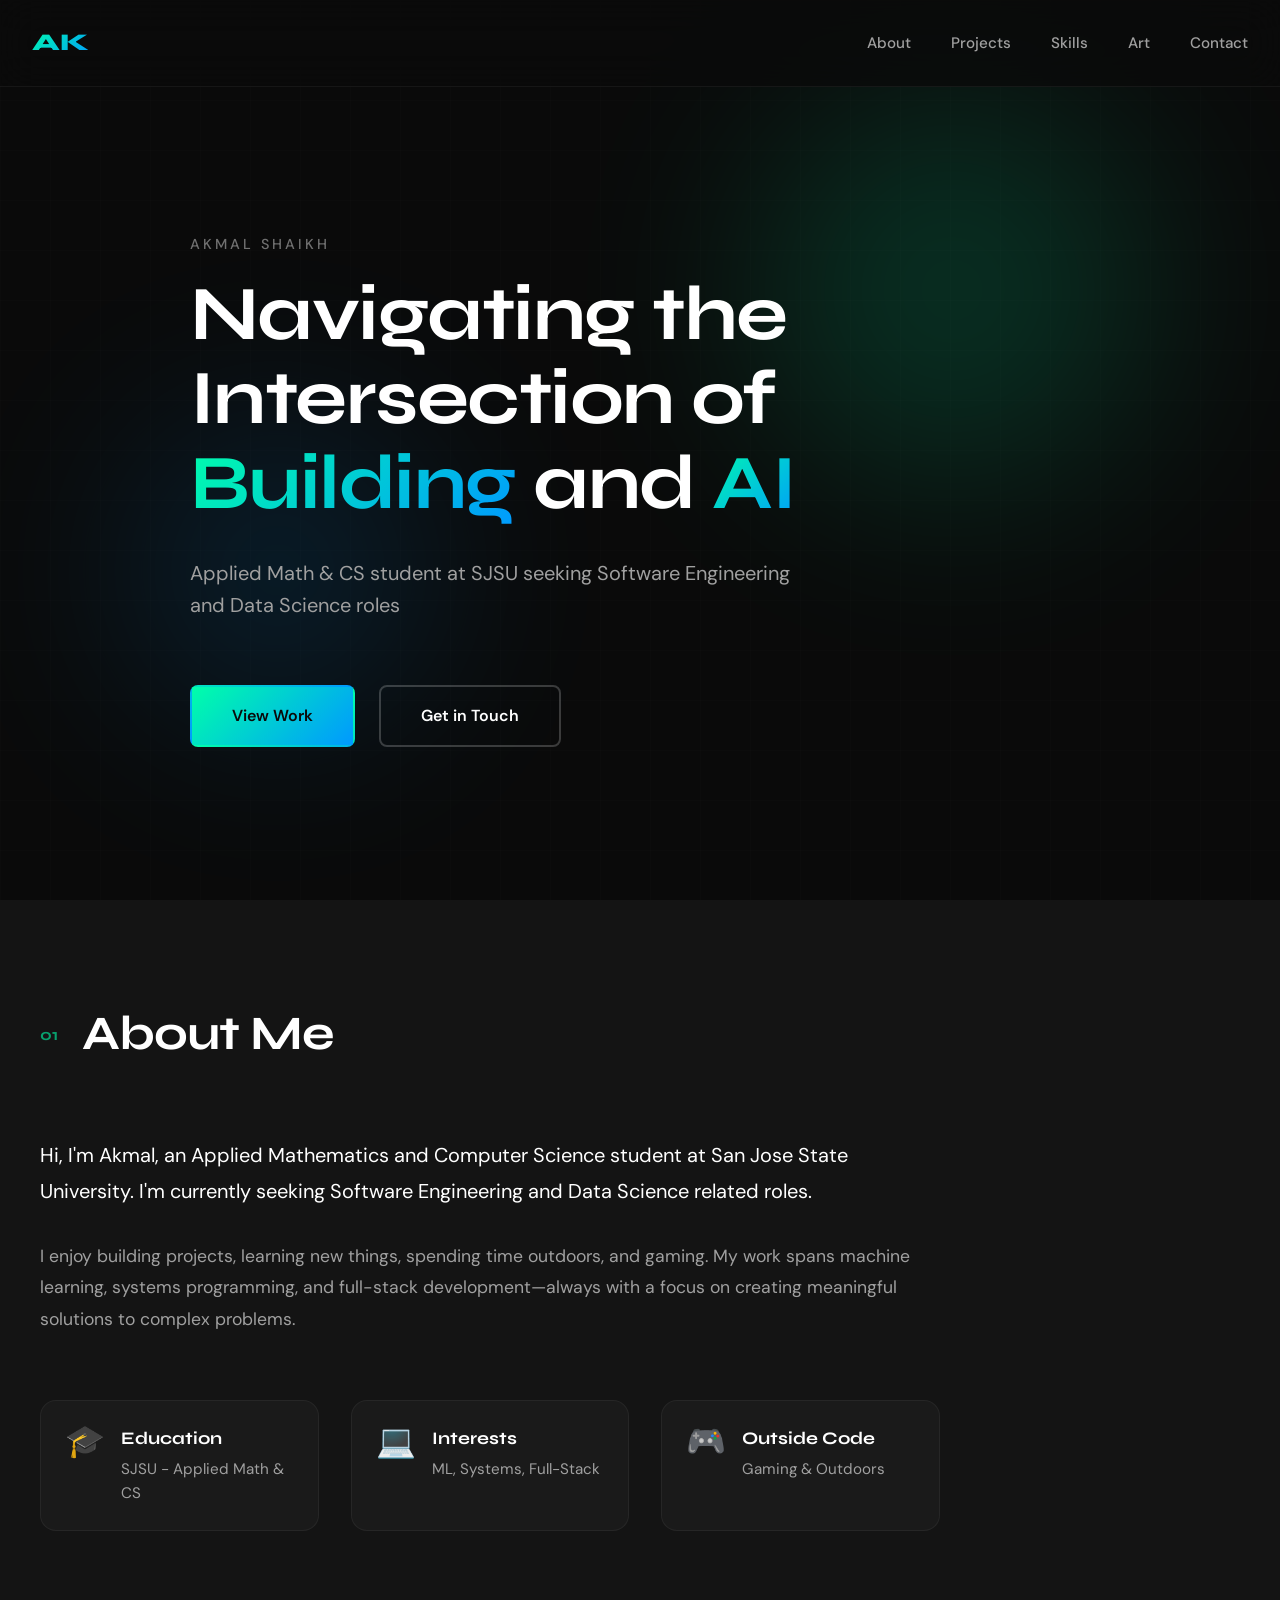
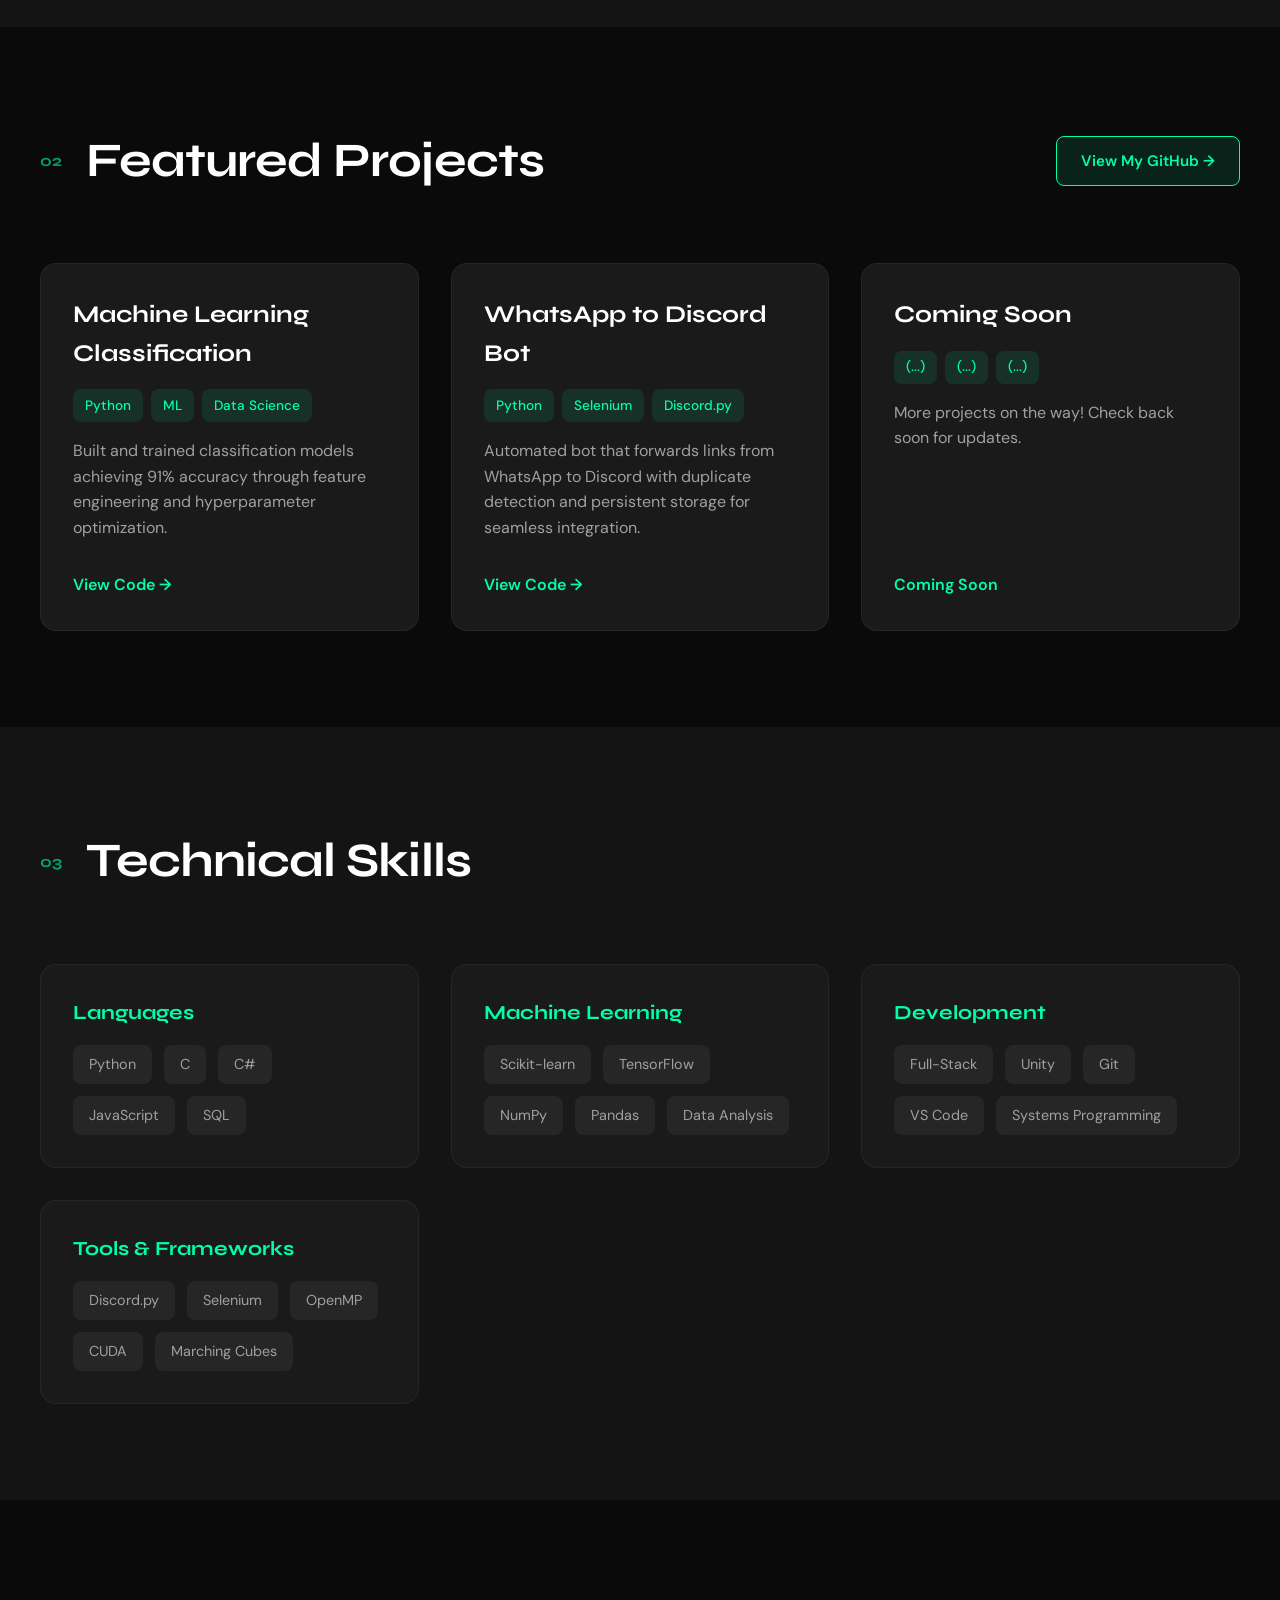
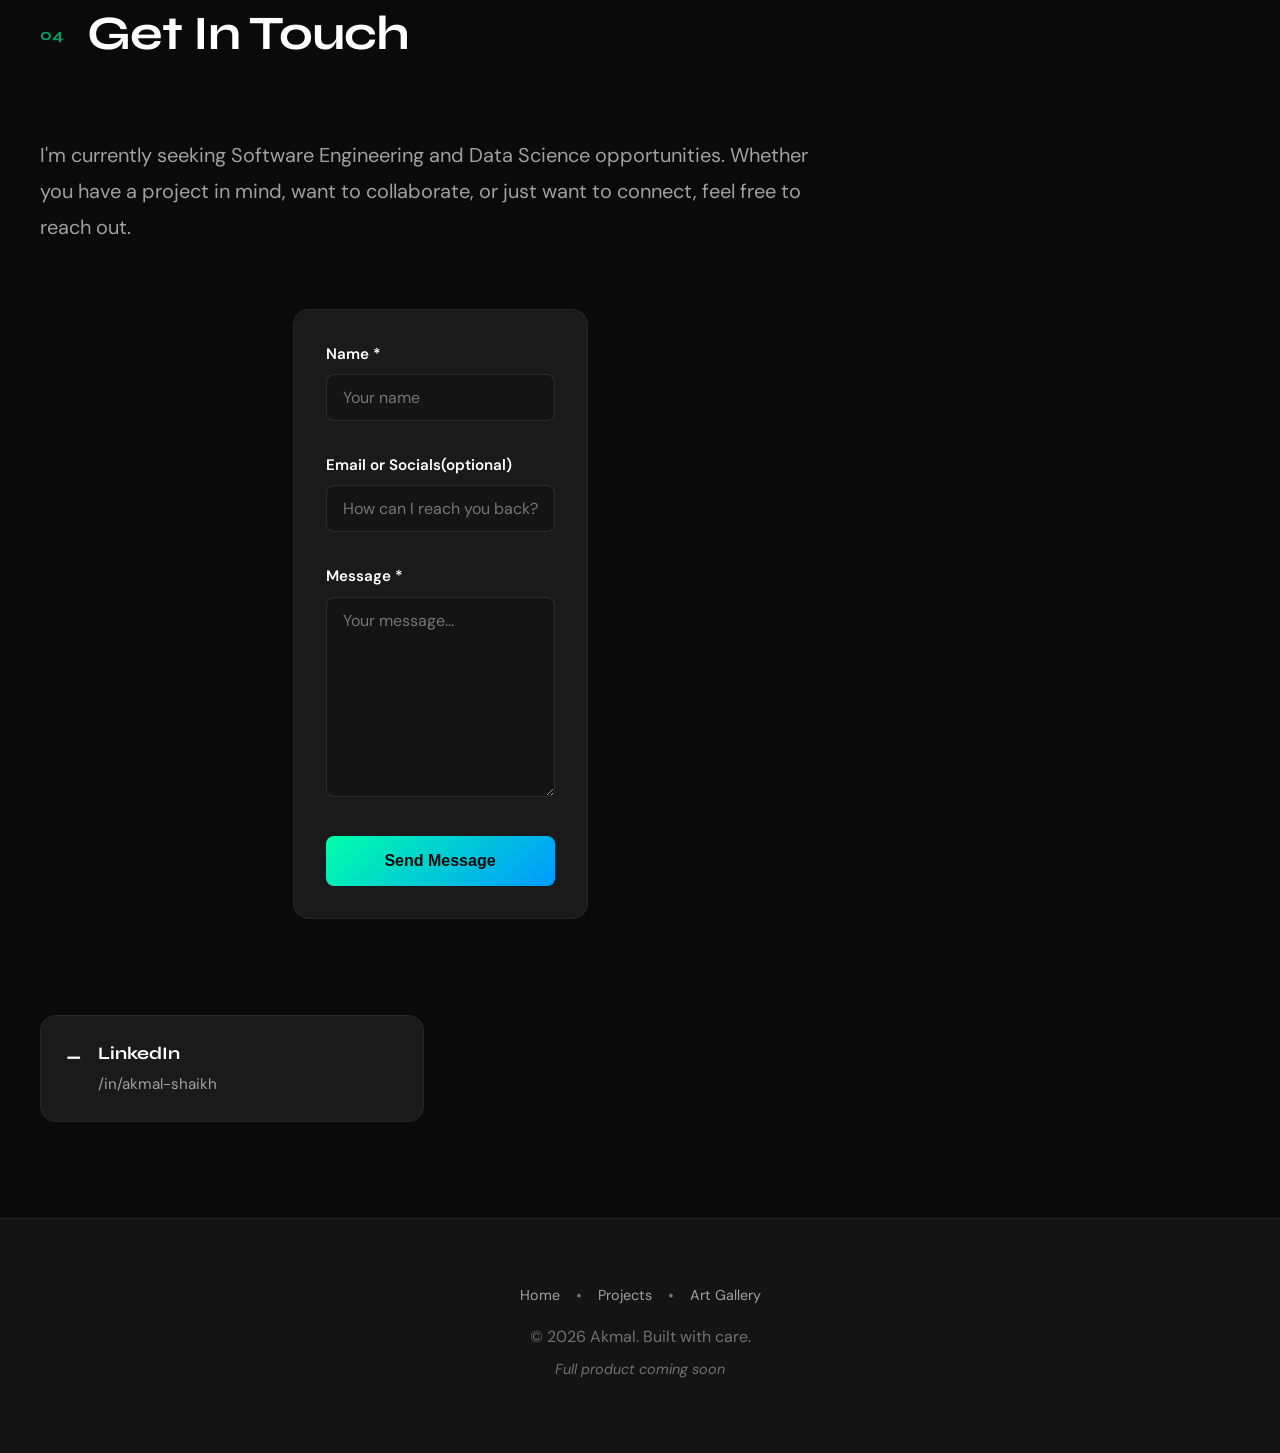
==== commit 445f9ca2: "Update index.html" ====
--- a/index.html
+++ b/index.html
@@ -18,7 +18,7 @@
             <a href="/" class="logo">AK</a>
             <div class="nav-links">
                 <a href="#about">About</a>
-                <a href="#projects">Projects</a>
+                <a href="projects.html">Projects</a>
                 <a href="#skills">Skills</a>
                 <a href="art.html">Art</a>
                 <a href="#contact">Contact</a>
@@ -305,9 +305,11 @@
     <footer class="footer">
         <div class="footer-content">
             <div class="footer-links">
+                <a href="index.html">Home</a>
+                <span class="footer-separator">•</span>
+                <a href="projects.html">Projects</a>
+                <span class="footer-separator">•</span>
                 <a href="art.html">Art Gallery</a>
-                <span class="footer-separator">•</span>
-                <a href="index.html">Home</a>
             </div>
             <p>© 2026 Akmal. Built with care.</p>
             <p class="footer-note">Full product coming soon</p>
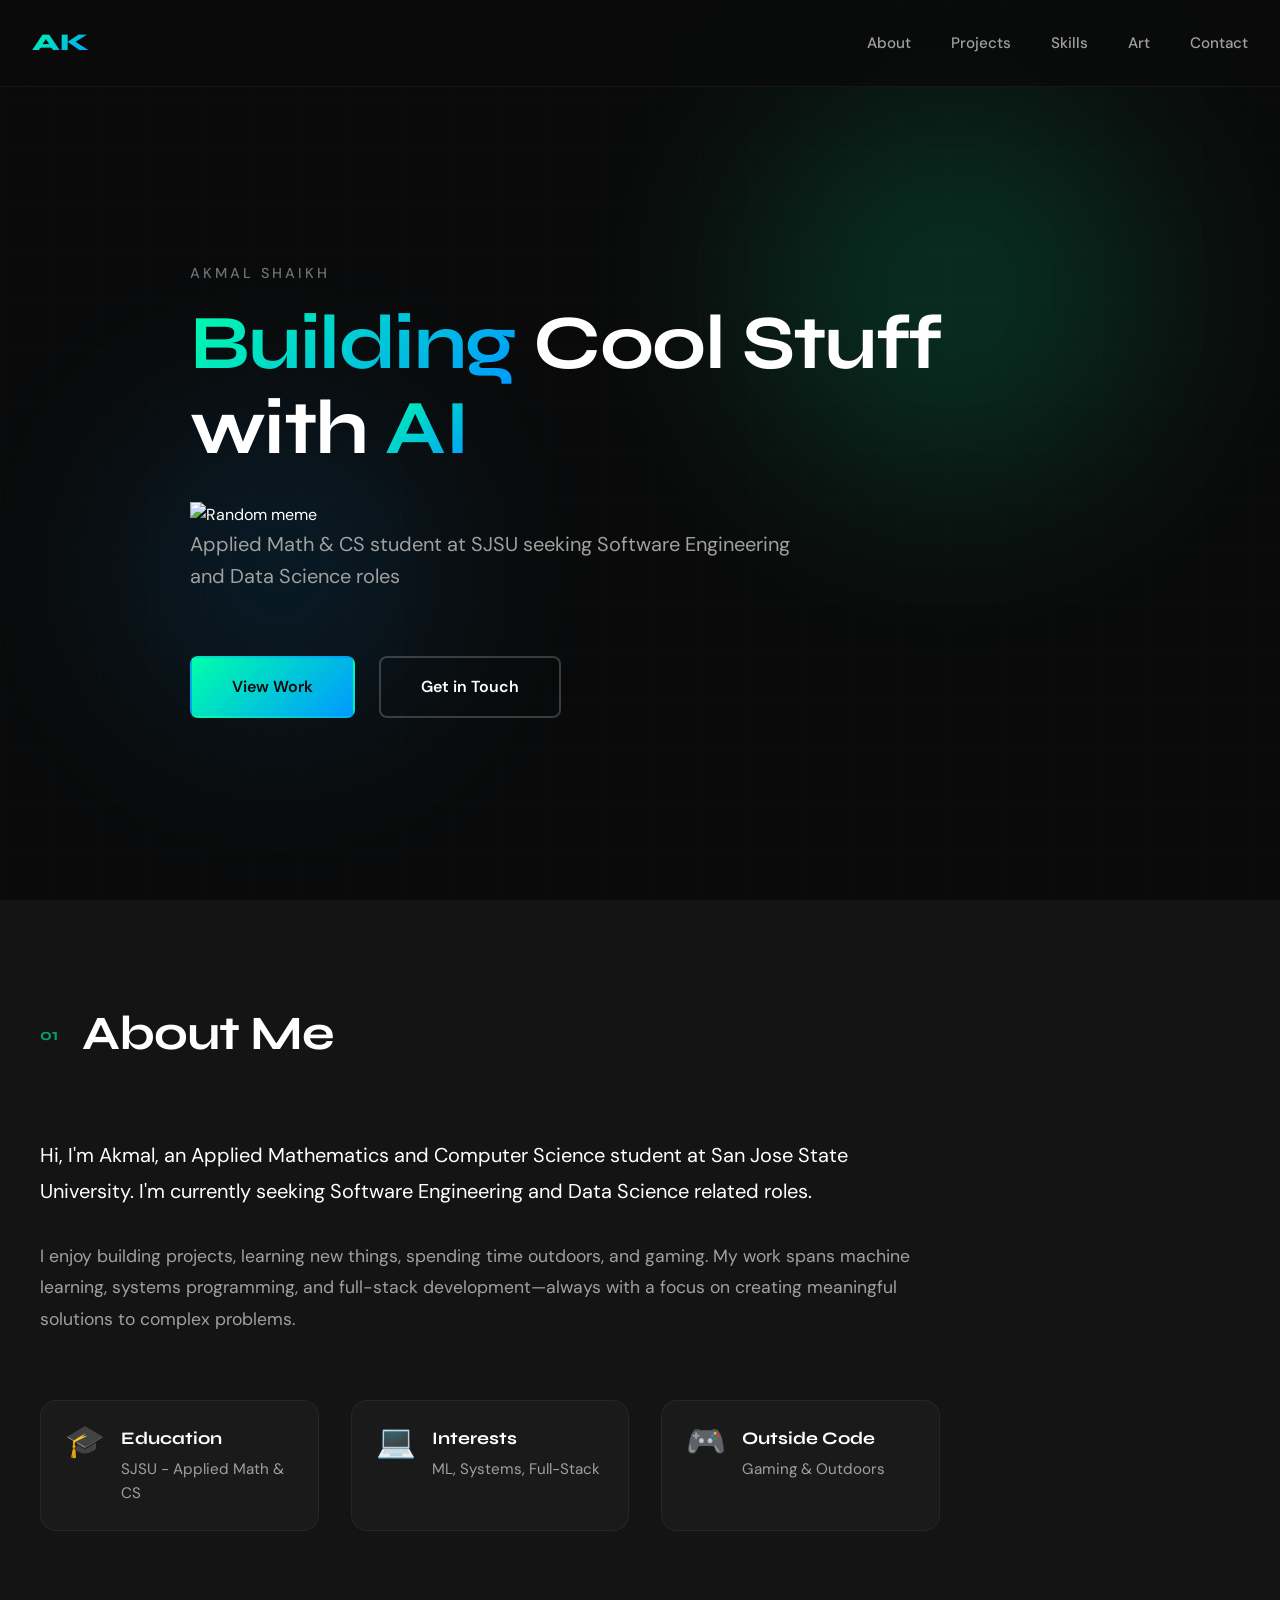
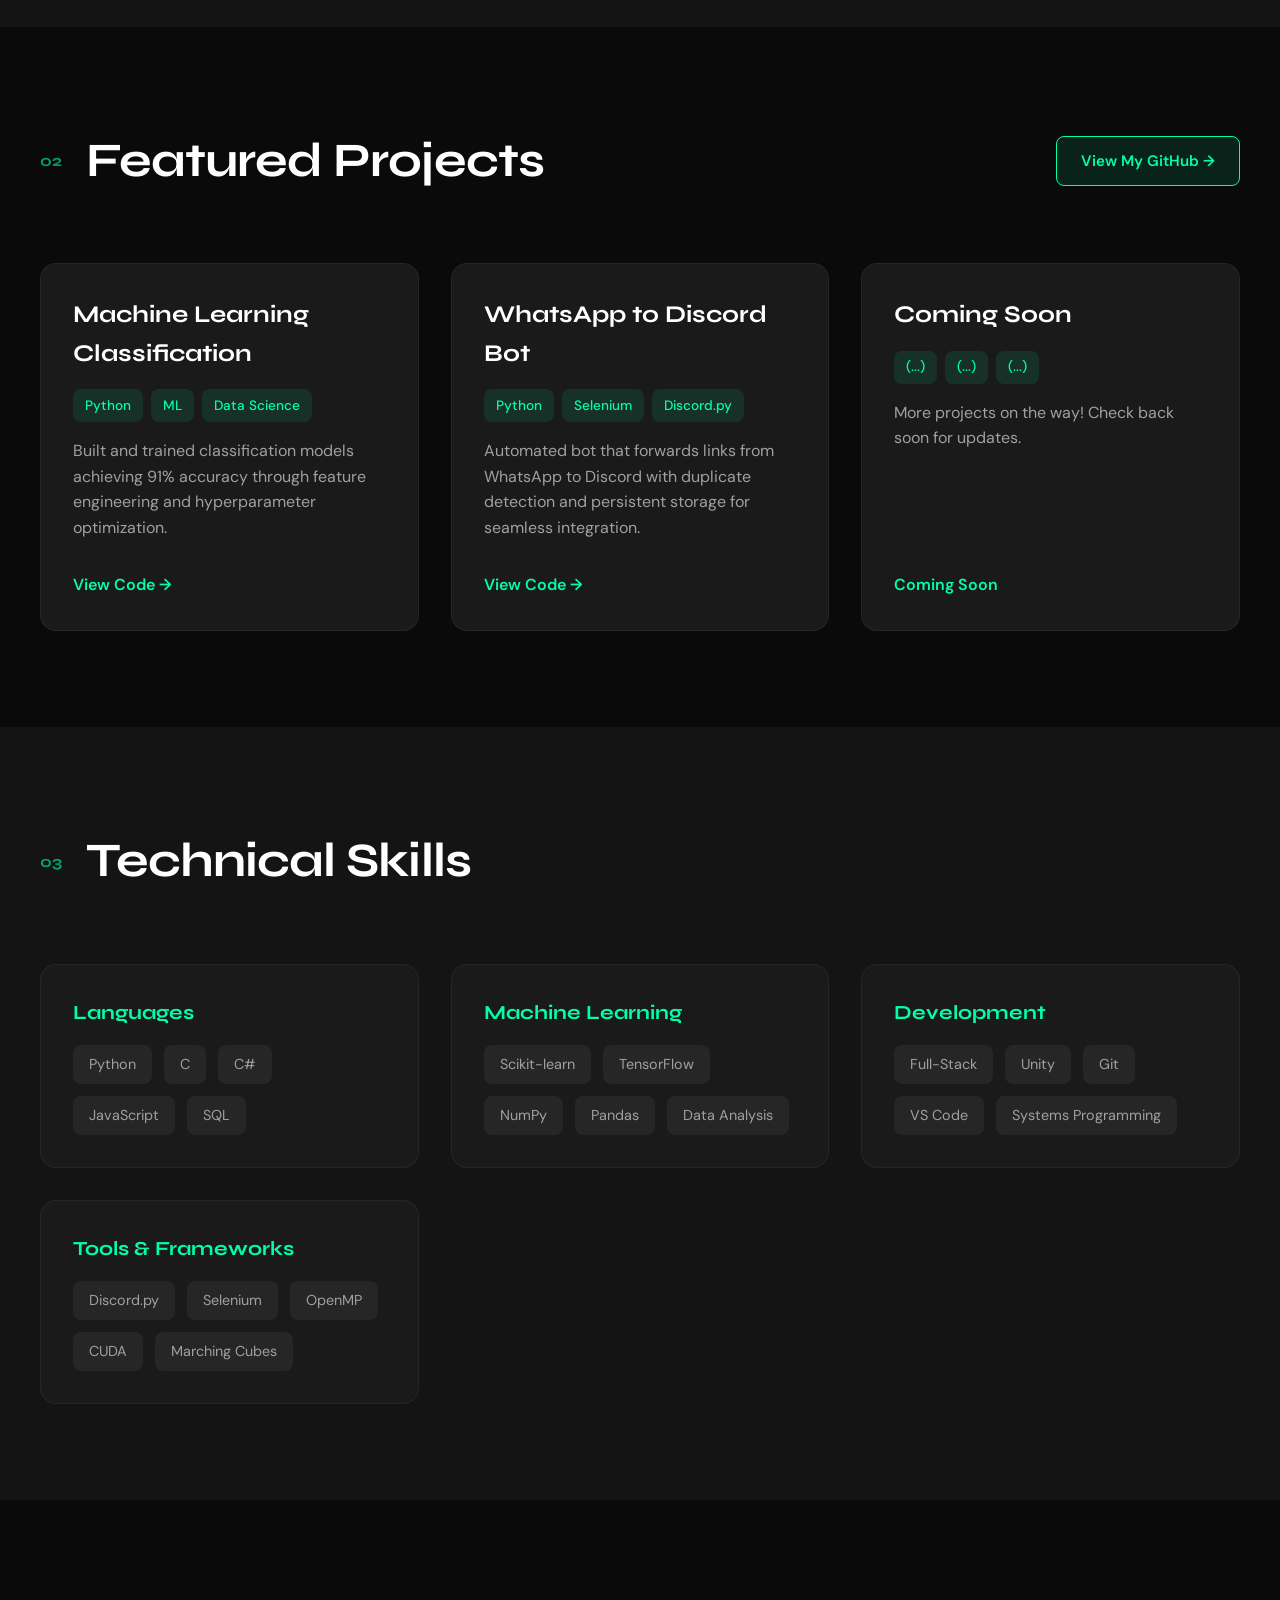
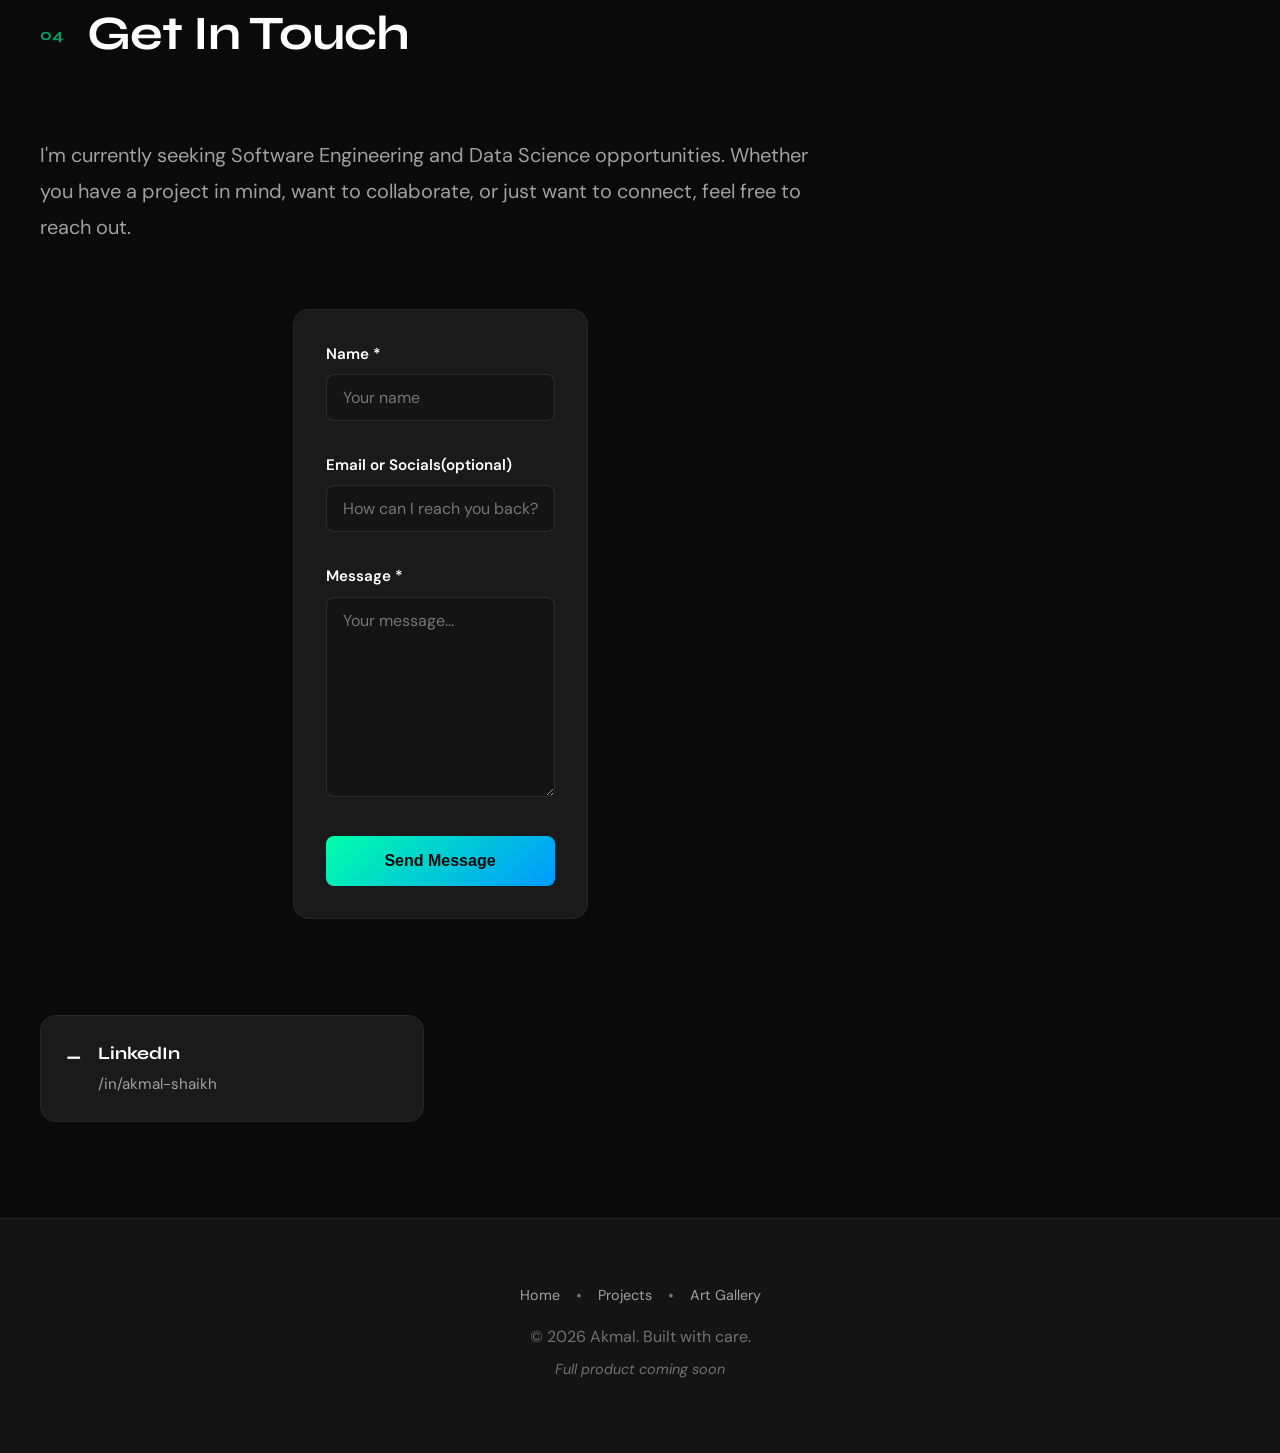
==== commit ec5cc4e4: "Update index.html" ====
--- a/index.html
+++ b/index.html
@@ -17,11 +17,11 @@
         <div class="nav-content">
             <a href="/" class="logo">AK</a>
             <div class="nav-links">
-                <a href="#about">About</a>
+                <a href="index.html#about">About</a>
                 <a href="projects.html">Projects</a>
-                <a href="#skills">Skills</a>
+                <a href="index.html#skills">Skills</a>
                 <a href="art.html">Art</a>
-                <a href="#contact">Contact</a>
+                <a href="index.html#contact">Contact</a>
             </div>
         </div>
     </nav>
@@ -31,10 +31,20 @@
         <div class="hero-content">
             <div class="hero-label">Akmal Shaikh</div>
             <h1 class="hero-title">
-                Navigating the Intersection of
-                <span class="gradient-text">Building</span> and 
+                <span class="gradient-text">Building</span> Cool Stuff with 
                 <span class="gradient-text">AI</span>
             </h1>
+            
+            <!-- Random Meme + Quote -->
+            <div class="meme-quote-container">
+                <div class="meme-image">
+                    <img id="randomMeme" src="" alt="Random meme">
+                </div>
+                <div class="speech-bubble">
+                    <p id="randomQuote"></p>
+                </div>
+            </div>
+            
             <p class="hero-subtitle">
                 Applied Math & CS student at SJSU seeking Software Engineering and Data Science roles
             </p>
--- a/styles.css
+++ b/styles.css
@@ -447,6 +447,10 @@
 
 .project-footer {
     margin-top: auto;
+    display: flex;
+    justify-content: space-between;
+    align-items: center;
+    gap: 1rem;
 }
 
 .project-link {
@@ -463,6 +467,10 @@
     gap: 1rem;
 }
 
+.live-link {
+    color: var(--accent-secondary);
+}
+
 /* ===================================
    SKILLS SECTION
    =================================== */
@@ -524,6 +532,22 @@
 }
 
 .art-gallery {
+    display: flex;
+    flex-direction: column;
+    gap: var(--spacing-lg);
+}
+
+.art-section-title {
+    font-family: var(--font-display);
+    font-size: clamp(1.5rem, 3vw, 2rem);
+    font-weight: 700;
+    color: var(--text-primary);
+    margin-bottom: var(--spacing-md);
+    padding-bottom: var(--spacing-sm);
+    border-bottom: 2px solid rgba(0, 255, 170, 0.2);
+}
+
+.art-grid-container {
     display: grid;
     grid-template-columns: repeat(auto-fill, minmax(300px, 1fr));
     gap: var(--spacing-md);
@@ -546,9 +570,10 @@
 
 .art-item img {
     width: 100%;
-    height: 300px;
-    object-fit: cover;
+    height: 400px;
+    object-fit: contain;
     display: block;
+    background: var(--bg-secondary);
 }
 
 .art-info {
@@ -733,67 +758,19 @@
 }
 
 /* ===================================
-   FOOTER
-   =================================== */
-.footer {
-    background: var(--bg-secondary);
-    padding: var(--spacing-lg) 2rem;
-    border-top: 1px solid rgba(255, 255, 255, 0.05);
-}
-
-.footer-content {
-    max-width: 1200px;
-    margin: 0 auto;
-    text-align: center;
-    color: var(--text-tertiary);
-}
-
-.footer-links {
-    margin-bottom: 1rem;
-    display: flex;
-    justify-content: center;
-    align-items: center;
-    gap: 1rem;
-}
-
-.footer-links a {
-    color: var(--text-secondary);
-    text-decoration: none;
-    transition: color var(--transition-normal);
-    font-size: 0.9rem;
-}
-
-.footer-links a:hover {
-    color: var(--accent-primary);
-}
-
-.footer-separator {
-    color: var(--text-tertiary);
-}
-
-.footer-content p {
-    margin-bottom: 0.5rem;
-}
-
-.footer-note {
-    font-style: italic;
-    font-size: 0.9rem;
-}
-
-/* ===================================
-   ART PAGE SPECIFIC STYLES
-   =================================== */
-.art-page {
+   PROJECTS PAGE SPECIFIC STYLES
+   =================================== */
+.projects-page {
     min-height: 100vh;
     padding-top: calc(var(--spacing-xl) + 80px);
 }
 
-.art-page-header {
+.projects-page-header {
     text-align: center;
-    margin-bottom: var(--spacing-lg);
-}
-
-.art-page-title {
+    margin-bottom: var(--spacing-xl);
+}
+
+.projects-page-title {
     font-family: var(--font-display);
     font-size: clamp(2.5rem, 6vw, 4rem);
     font-weight: 700;
@@ -804,9 +781,136 @@
     background-clip: text;
 }
 
+.projects-page-subtitle {
+    font-size: 1.2rem;
+    color: var(--text-secondary);
+    margin-bottom: var(--spacing-md);
+}
+
+.github-link-btn {
+    display: inline-block;
+    padding: 1rem 2rem;
+    background: rgba(0, 255, 170, 0.1);
+    border: 1px solid var(--accent-primary);
+    border-radius: var(--radius-sm);
+    color: var(--accent-primary);
+    text-decoration: none;
+    font-weight: 600;
+    transition: all var(--transition-normal);
+}
+
+.github-link-btn:hover {
+    background: var(--accent-primary);
+    color: var(--bg-primary);
+    transform: translateY(-2px);
+}
+
+.project-category {
+    margin-bottom: var(--spacing-xl);
+}
+
+.category-title {
+    font-family: var(--font-display);
+    font-size: clamp(1.5rem, 3vw, 2rem);
+    font-weight: 700;
+    color: var(--text-primary);
+    margin-bottom: var(--spacing-md);
+    padding-bottom: var(--spacing-sm);
+    border-bottom: 2px solid rgba(0, 255, 170, 0.2);
+}
+
+/* ===================================
+   FOOTER
+   =================================== */
+.footer {
+    background: var(--bg-secondary);
+    padding: var(--spacing-lg) 2rem;
+    border-top: 1px solid rgba(255, 255, 255, 0.05);
+}
+
+.footer-content {
+    max-width: 1200px;
+    margin: 0 auto;
+    text-align: center;
+    color: var(--text-tertiary);
+}
+
+.footer-links {
+    margin-bottom: 1rem;
+    display: flex;
+    justify-content: center;
+    align-items: center;
+    gap: 1rem;
+}
+
+.footer-links a {
+    color: var(--text-secondary);
+    text-decoration: none;
+    transition: color var(--transition-normal);
+    font-size: 0.9rem;
+}
+
+.footer-links a:hover {
+    color: var(--accent-primary);
+}
+
+.footer-separator {
+    color: var(--text-tertiary);
+}
+
+.footer-content p {
+    margin-bottom: 0.5rem;
+}
+
+.footer-note {
+    font-style: italic;
+    font-size: 0.9rem;
+}
+
+/* ===================================
+   ART PAGE SPECIFIC STYLES
+   =================================== */
+.art-page {
+    min-height: 100vh;
+    padding-top: calc(var(--spacing-md) + 80px);
+}
+
+.art-page-header {
+    text-align: center;
+    margin-bottom: var(--spacing-md);
+}
+
+.art-page-title {
+    font-family: var(--font-display);
+    font-size: clamp(2.5rem, 6vw, 4rem);
+    font-weight: 700;
+    margin-bottom: var(--spacing-xs);
+    background: var(--accent-gradient);
+    -webkit-background-clip: text;
+    -webkit-text-fill-color: transparent;
+    background-clip: text;
+}
+
 .art-page-subtitle {
     font-size: 1.2rem;
     color: var(--text-secondary);
+}
+
+.commission-note {
+    margin-top: var(--spacing-sm);
+    font-size: 1rem;
+    color: var(--text-secondary);
+}
+
+.commission-note a {
+    color: var(--accent-primary);
+    text-decoration: none;
+    font-weight: 600;
+    transition: color var(--transition-fast);
+}
+
+.commission-note a:hover {
+    color: var(--accent-secondary);
 }
 
 .placeholder-note {
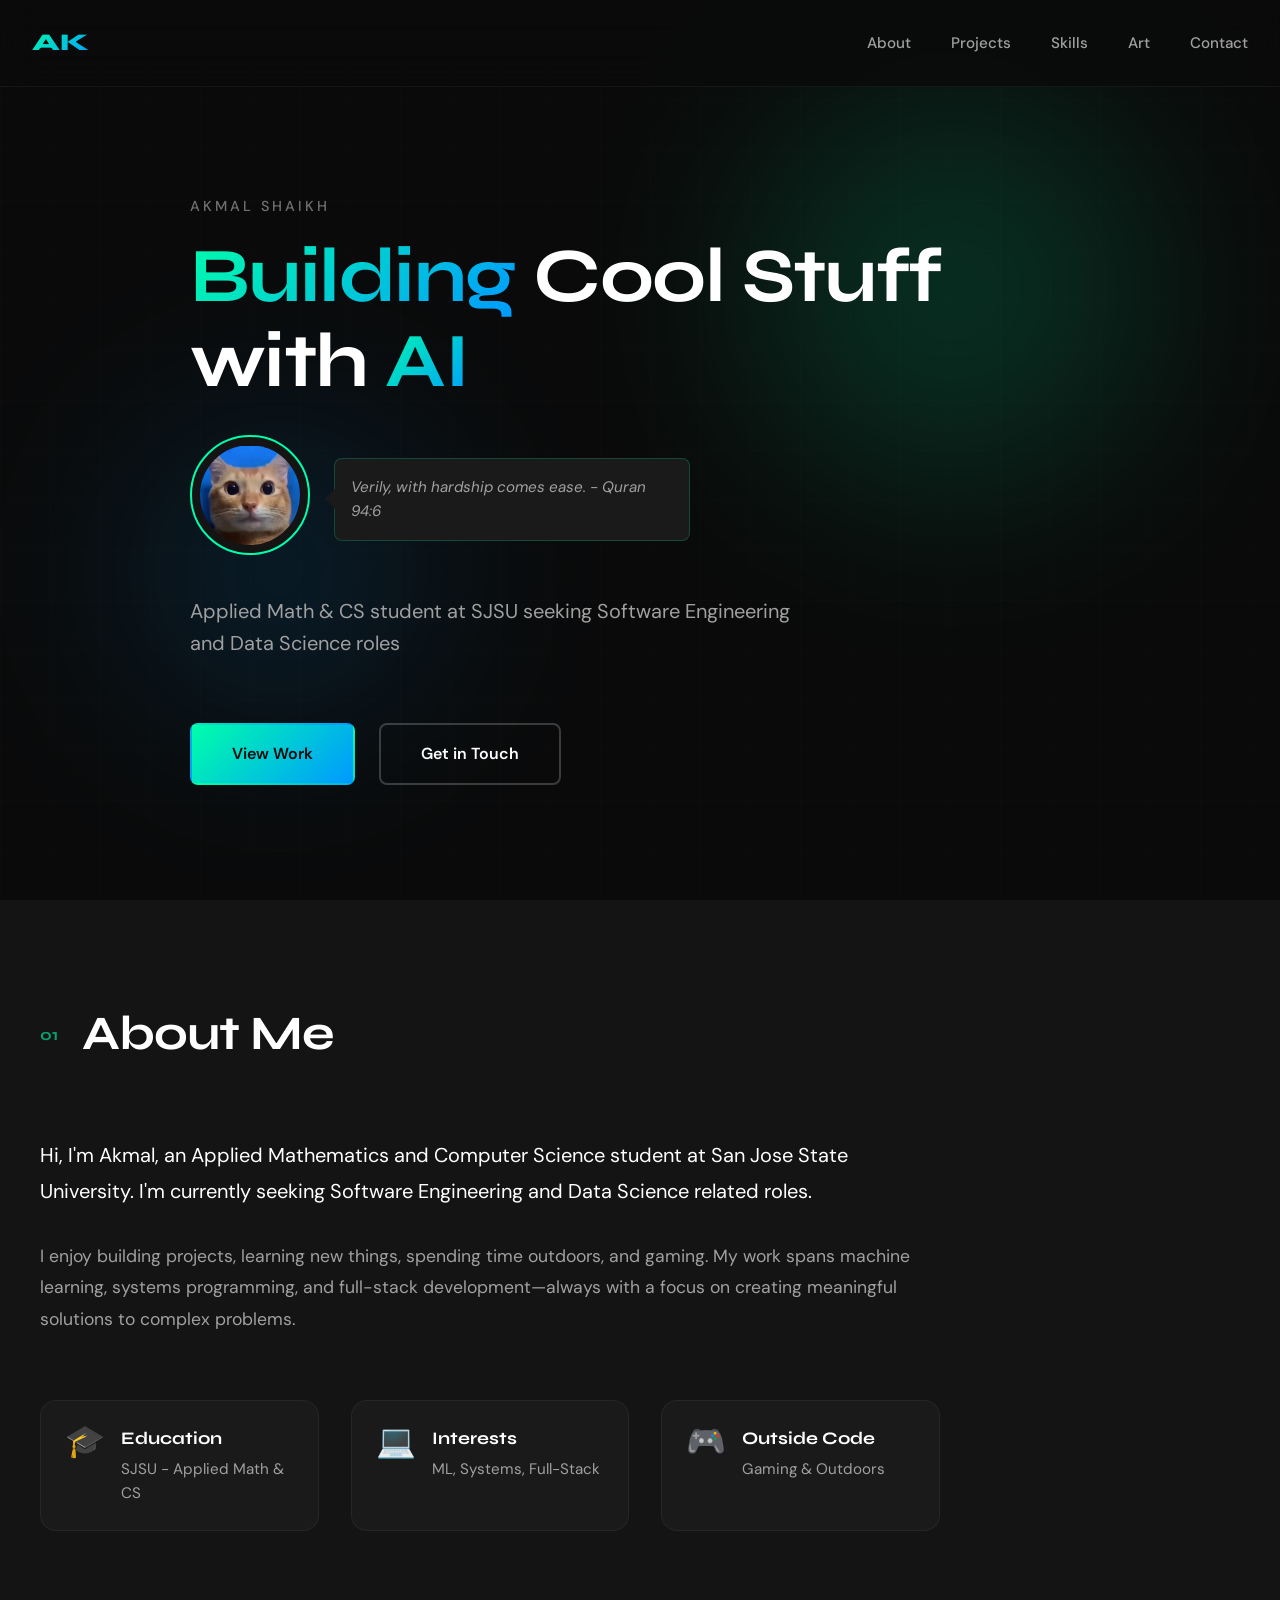
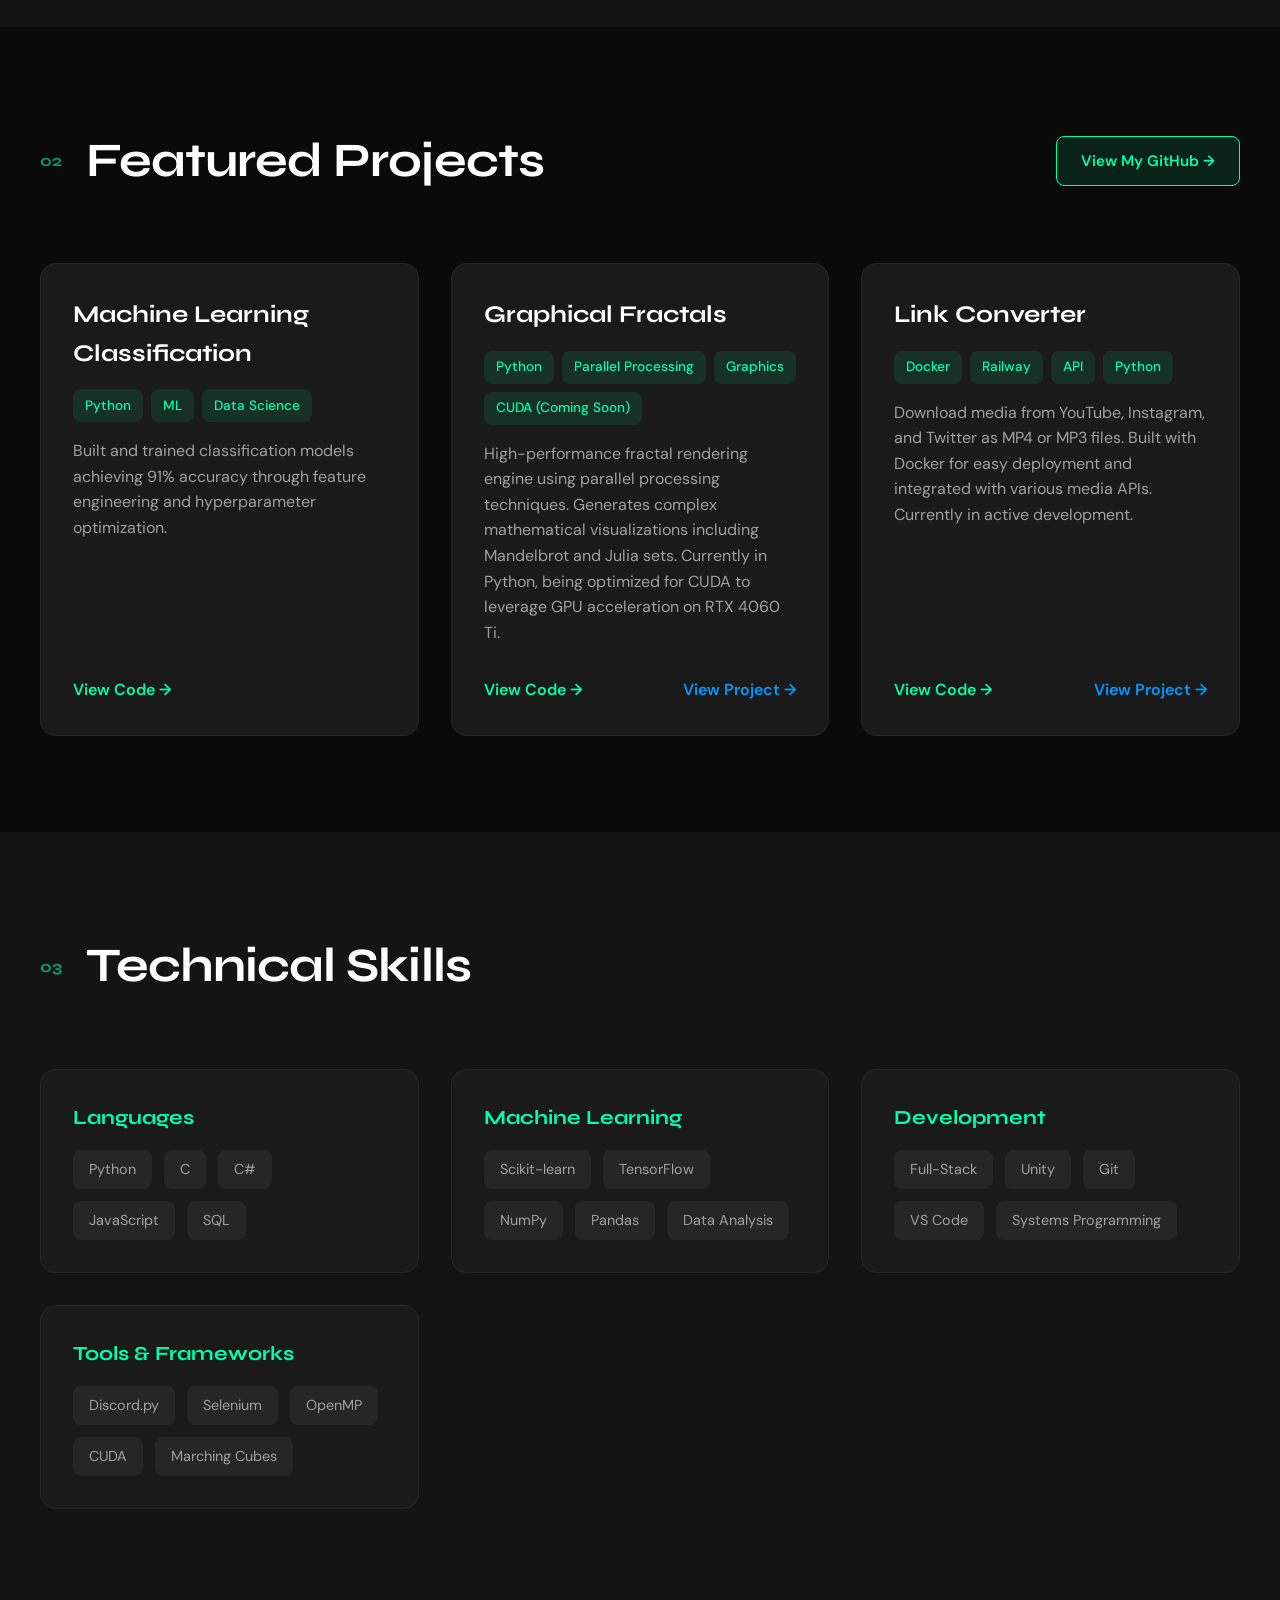
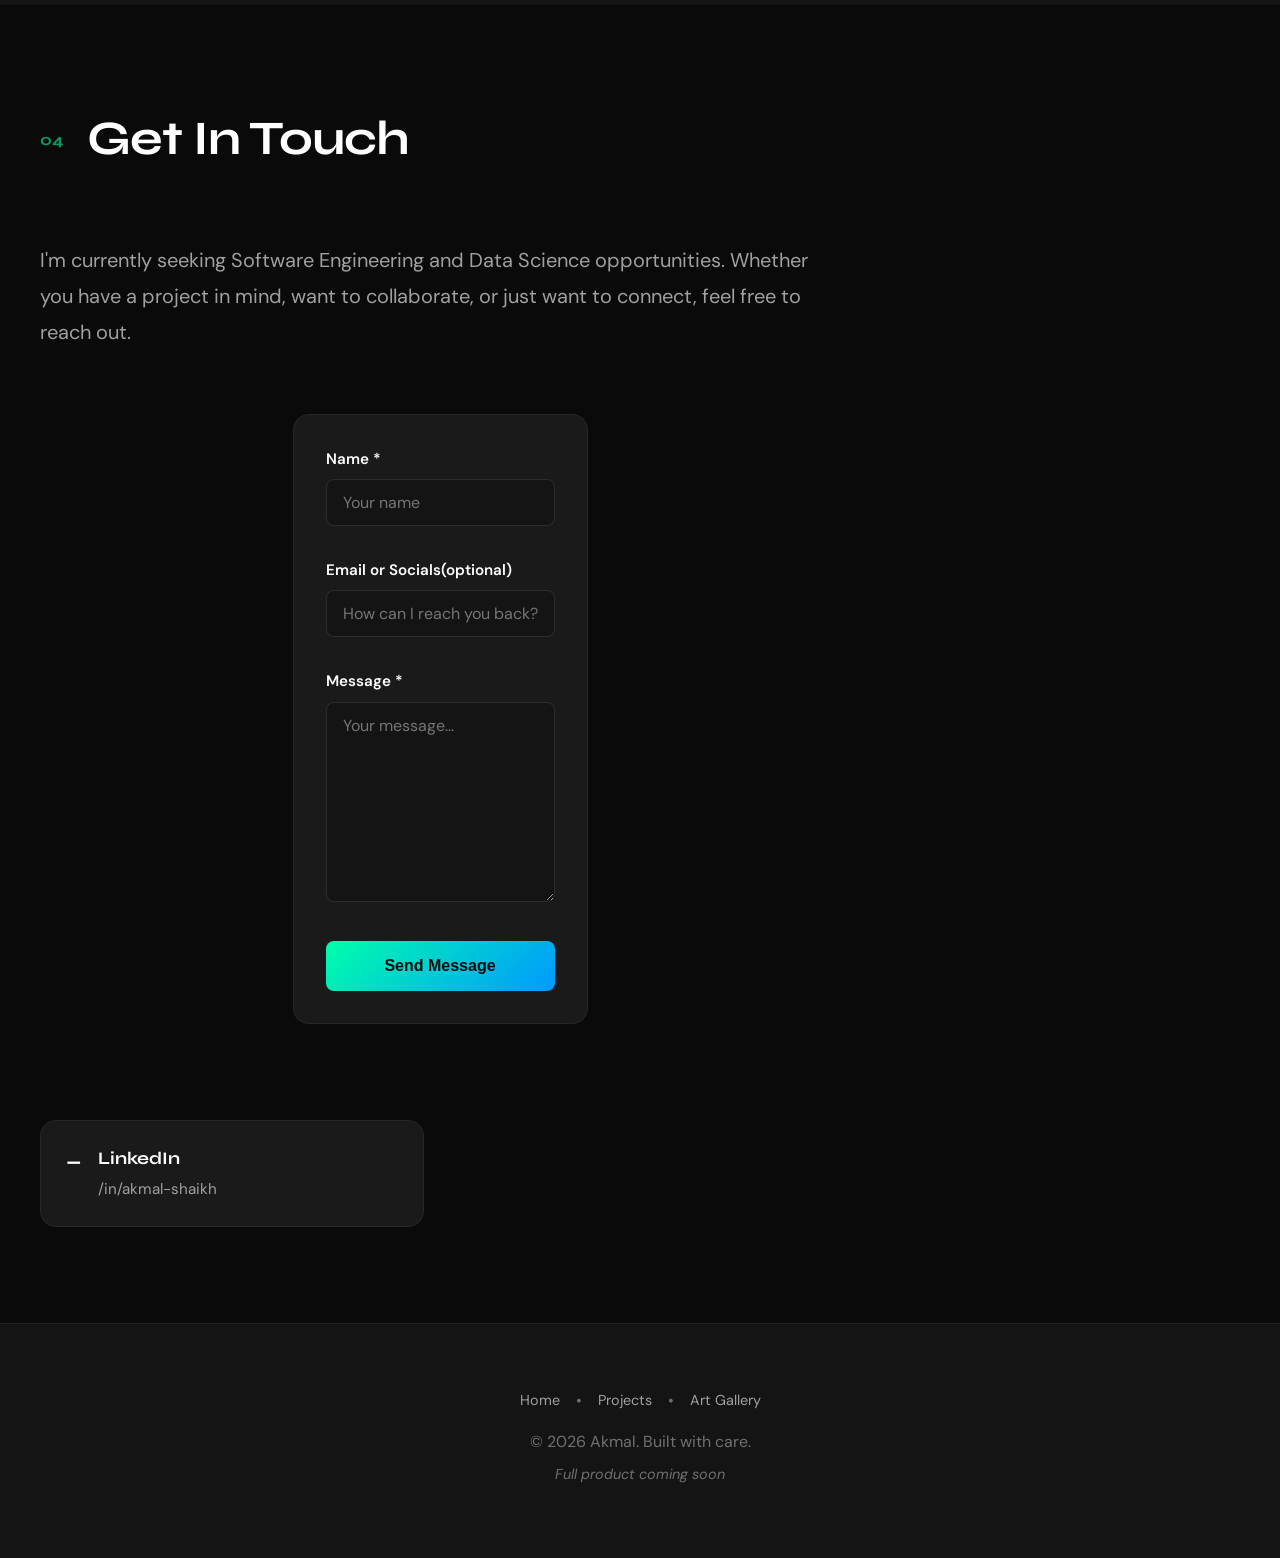
==== commit e3f32540: "Update index.html" ====
--- a/index.html
+++ b/index.html
@@ -122,63 +122,8 @@
                 </a>
             </div>
 
-            <div class="projects-grid">
-                
-                <!-- Project 1: ML Model -->
-                <div class="project-card">
-                    <div class="project-header">
-                        <h3>Machine Learning Classification</h3>
-                        <div class="project-tags">
-                            <span class="tag">Python</span>
-                            <span class="tag">ML</span>
-                            <span class="tag">Data Science</span>
-                        </div>
-                    </div>
-                    <p class="project-description">
-                        Built and trained classification models achieving 91% accuracy through 
-                        feature engineering and hyperparameter optimization.
-                    </p>
-                    <div class="project-footer">
-                        <a href="https://github.com/Akmals/AI-HAR/blob/main/HAR_Activity_Classification.ipynb" class="project-link">View Code →</a>
-                    </div>
-                </div>
-                
-                <!-- Project 2: WhatsApp Discord Bot -->
-                <div class="project-card">
-                    <div class="project-header">
-                        <h3>WhatsApp to Discord Bot</h3>
-                        <div class="project-tags">
-                            <span class="tag">Python</span>
-                            <span class="tag">Selenium</span>
-                            <span class="tag">Discord.py</span>
-                        </div>
-                    </div>
-                    <p class="project-description">
-                        Automated bot that forwards links from WhatsApp to Discord with 
-                        duplicate detection and persistent storage for seamless integration.
-                    </p>
-                    <div class="project-footer">
-                        <a href="https://github.com/Akmals/Scripts-Automation/blob/main/whatsapp_discord_forwarder_selenium.py" class="project-link">View Code →</a>
-                    </div>
-                </div>
-                
-                <!-- Project 3: Coming Soon -->
-                <div class="project-card">
-                    <div class="project-header">
-                        <h3>Coming Soon</h3>
-                        <div class="project-tags">
-                            <span class="tag">(...)</span>
-                            <span class="tag">(...)</span>
-                            <span class="tag">(...)</span>
-                        </div>
-                    </div>
-                    <p class="project-description">
-                        More projects on the way! Check back soon for updates.
-                    </p>
-                    <div class="project-footer">
-                        <a href="#" class="project-link">Coming Soon</a>
-                    </div>
-                </div>
+            <div class="projects-grid" id="featured-projects">
+                <!-- Projects will be loaded dynamically from script.js -->
             </div>
         </div>
     </section>
--- a/styles.css
+++ b/styles.css
@@ -175,6 +175,58 @@
     -webkit-background-clip: text;
     -webkit-text-fill-color: transparent;
     background-clip: text;
+}
+
+/* Meme + Quote Section */
+.meme-quote-container {
+    display: flex;
+    align-items: center;
+    gap: 1.5rem;
+    margin: var(--spacing-md) 0;
+    max-width: 500px;
+}
+
+.meme-image {
+    flex-shrink: 0;
+}
+
+.meme-image img {
+    width: 120px;
+    height: 120px;
+    border-radius: 50%;
+    object-fit: contain;
+    border: 2px solid var(--accent-primary);
+    background: var(--bg-secondary);
+    padding: 8px;
+}
+
+.speech-bubble {
+    position: relative;
+    background: var(--bg-tertiary);
+    border: 1px solid rgba(0, 255, 170, 0.2);
+    border-radius: var(--radius-sm);
+    padding: 1rem;
+    flex: 1;
+}
+
+.speech-bubble::before {
+    content: '';
+    position: absolute;
+    left: -10px;
+    top: 50%;
+    transform: translateY(-50%);
+    width: 0;
+    height: 0;
+    border-top: 10px solid transparent;
+    border-bottom: 10px solid transparent;
+    border-right: 10px solid var(--bg-tertiary);
+}
+
+.speech-bubble p {
+    margin: 0;
+    font-size: 0.95rem;
+    color: var(--text-secondary);
+    font-style: italic;
 }
 
 .hero-subtitle {
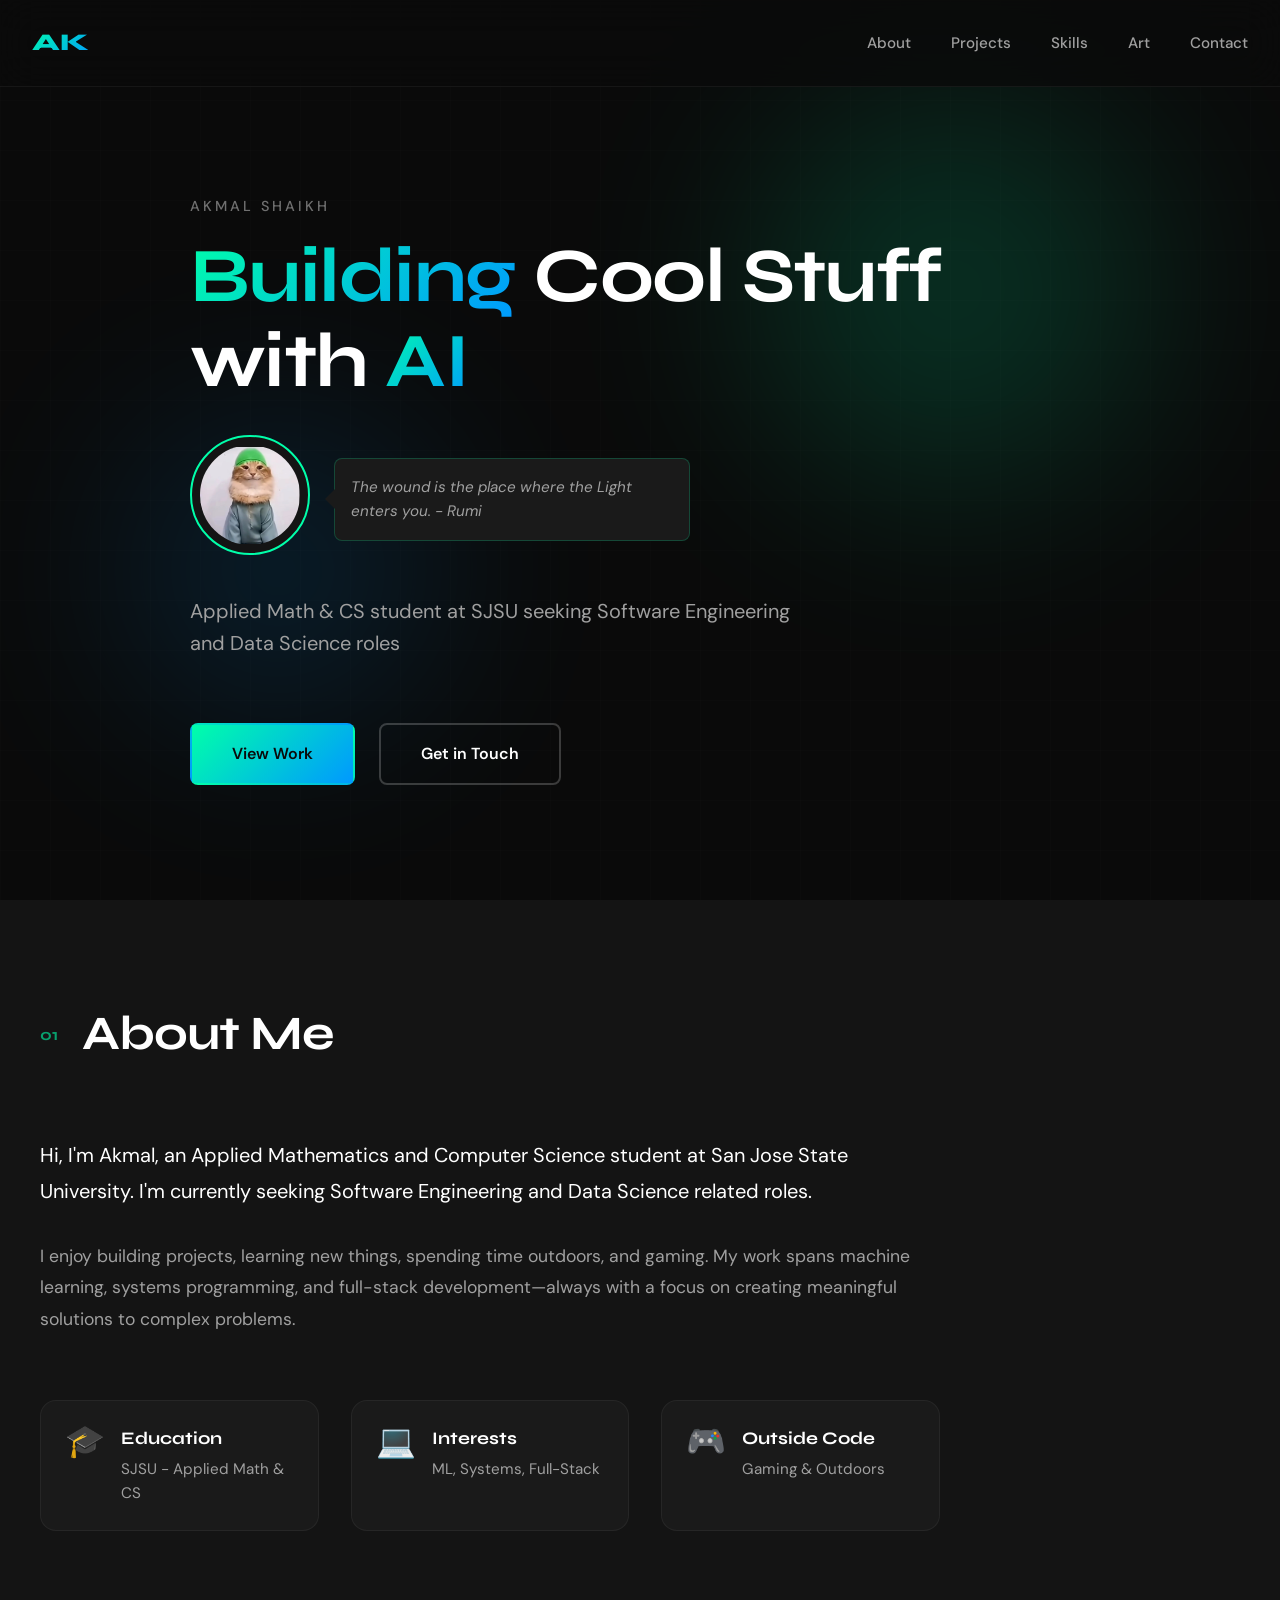
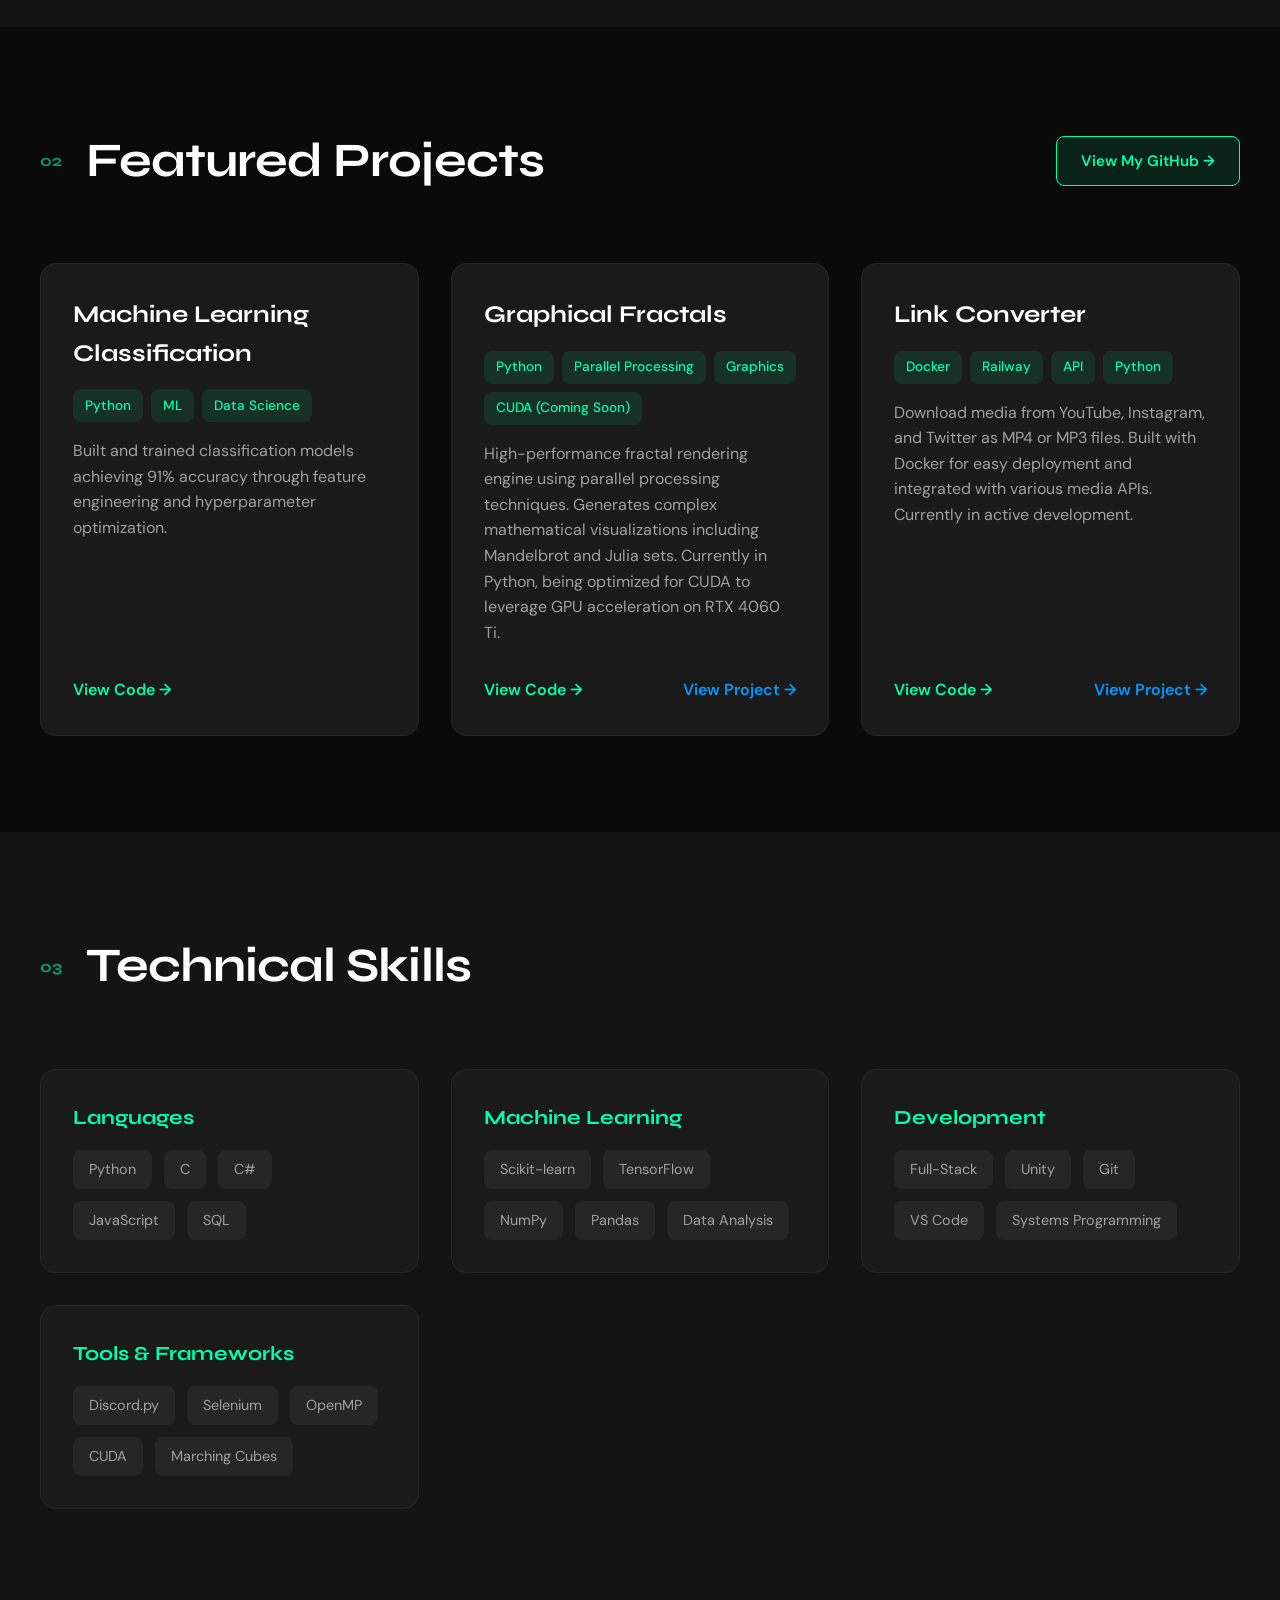
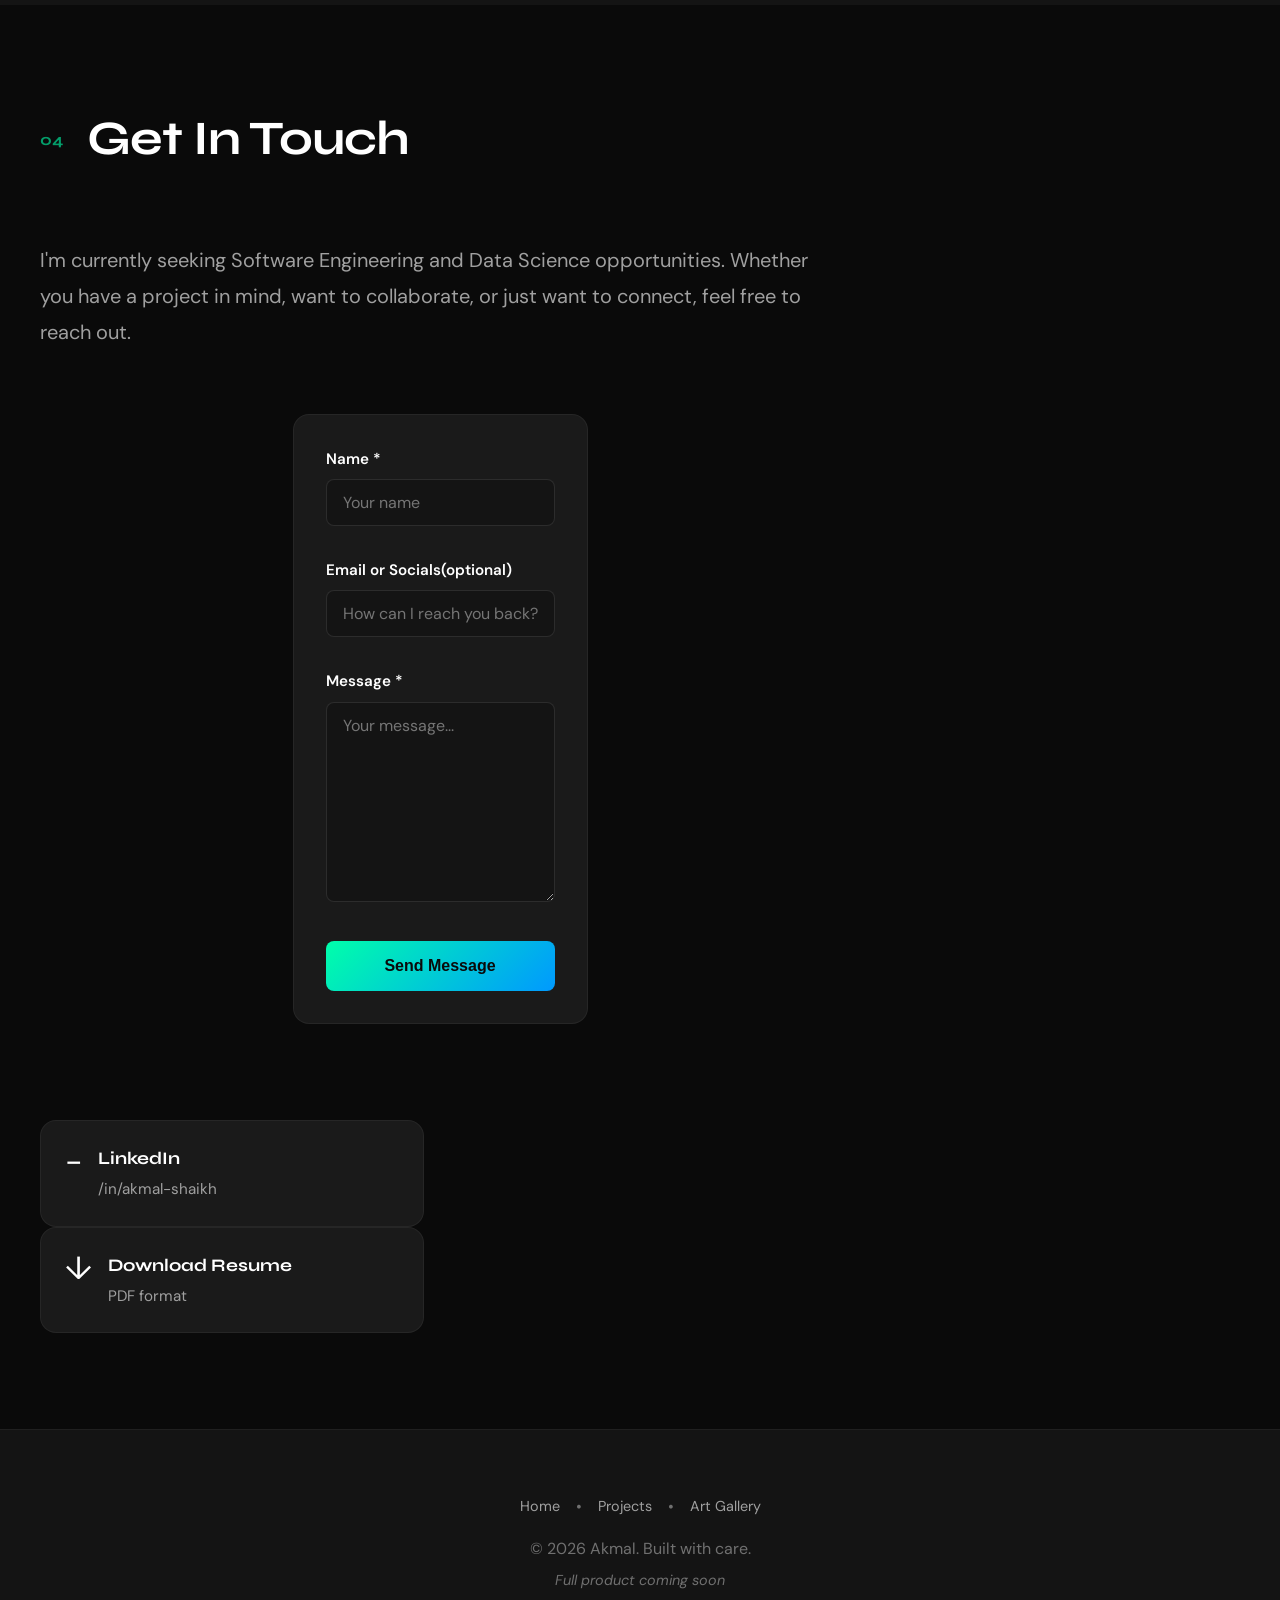
==== commit 6ec931b9: "Update index.html" ====
--- a/index.html
+++ b/index.html
@@ -244,13 +244,23 @@
                         </form>
                     </div>
 
-                    <a href="https://www.linkedin.com/in/akmal-shaikh/" target="_blank" class="contact-item">
-                        <div class="contact-icon">-</div>
-                        <div class="contact-details">
-                            <h4>LinkedIn</h4>
-                            <p>/in/akmal-shaikh</p>
-                        </div>
-                    </a>
+                    <div class="contact-panels">
+                        <a href="https://www.linkedin.com/in/akmal-shaikh/" target="_blank" class="contact-item">
+                            <div class="contact-icon">-</div>
+                            <div class="contact-details">
+                                <h4>LinkedIn</h4>
+                                <p>/in/akmal-shaikh</p>
+                            </div>
+                        </a>
+
+                        <a href="resume.pdf" download class="contact-item resume-download">
+                            <div class="contact-icon">↓</div>
+                            <div class="contact-details">
+                                <h4>Download Resume</h4>
+                                <p>PDF format</p>
+                            </div>
+                        </a>
+                    </div>
                 </div>
             </div>
         </div>
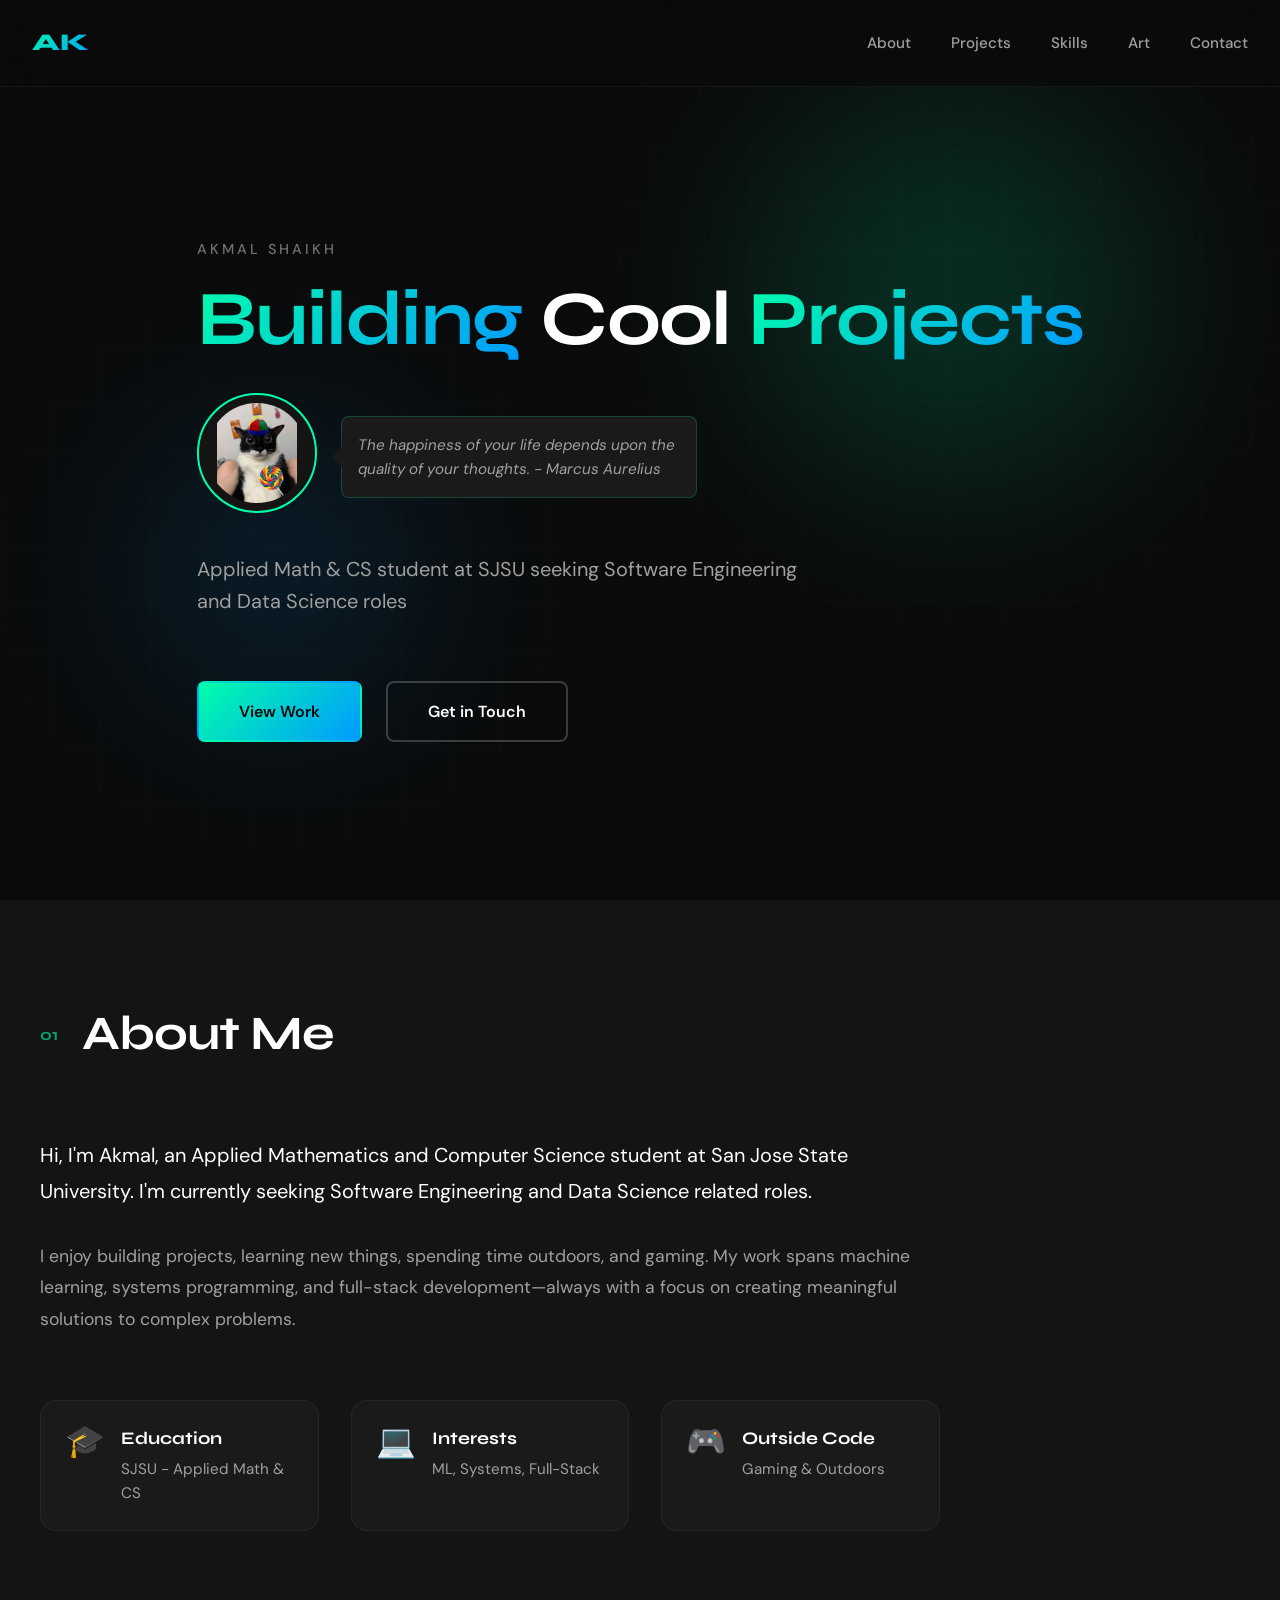
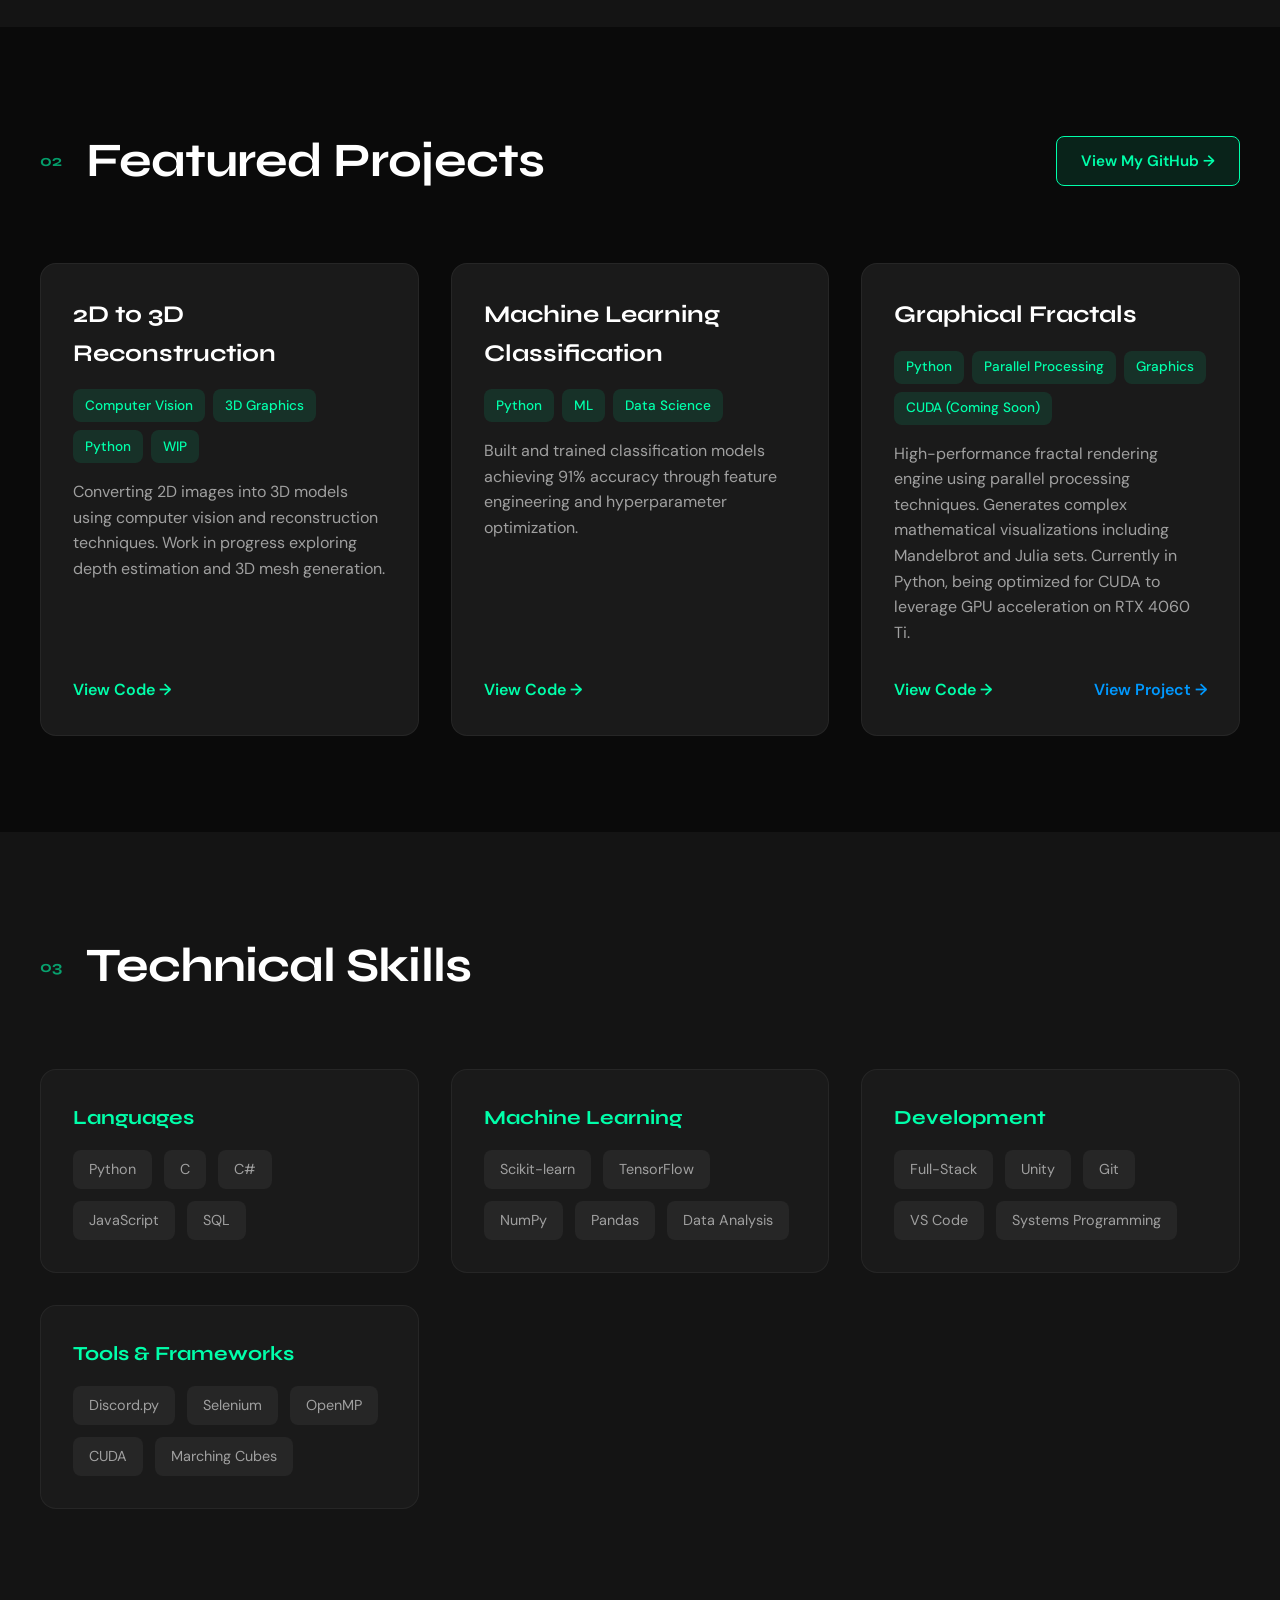
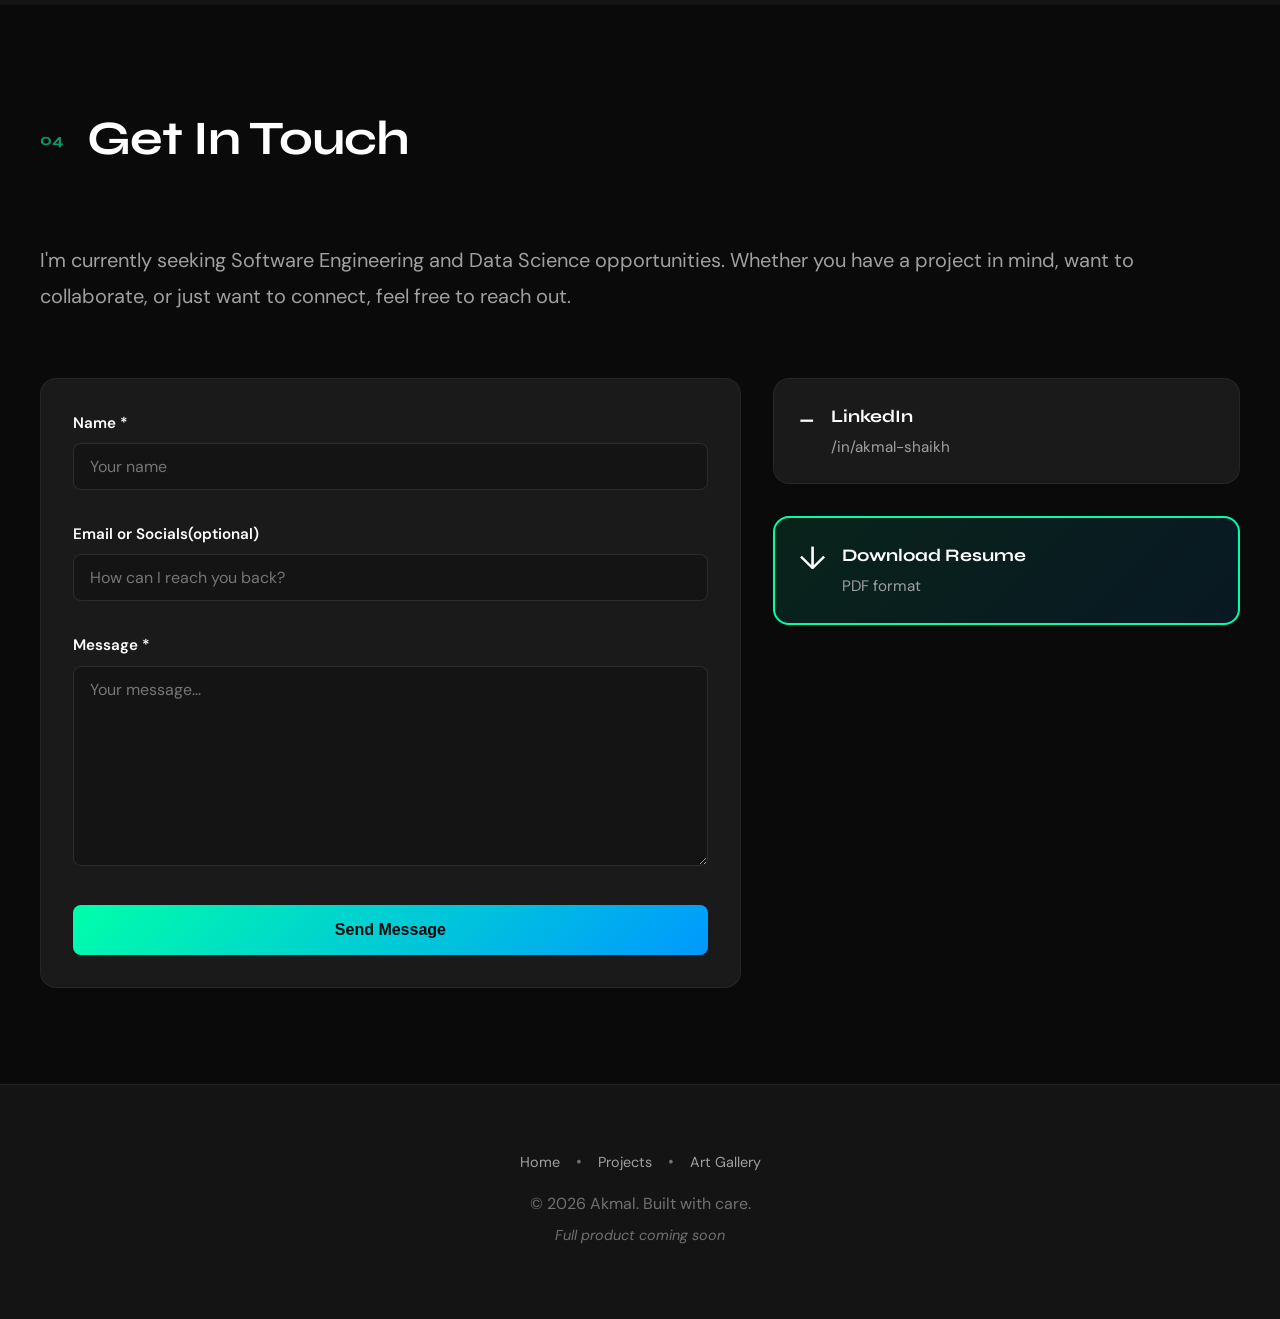
==== commit 1e3c656d: "Update hero title from 'AI' to 'Projects'" ====
--- a/index.html
+++ b/index.html
@@ -31,8 +31,8 @@
         <div class="hero-content">
             <div class="hero-label">Akmal Shaikh</div>
             <h1 class="hero-title">
-                <span class="gradient-text">Building</span> Cool Stuff with 
-                <span class="gradient-text">AI</span>
+                <span class="gradient-text">Building</span> Cool 
+                <span class="gradient-text">Projects</span>
             </h1>
             
             <!-- Random Meme + Quote -->
--- a/styles.css
+++ b/styles.css
@@ -662,7 +662,7 @@
    CONTACT SECTION
    =================================== */
 .contact-content {
-    max-width: 800px;
+    max-width: 100%;
 }
 
 .contact-text {
@@ -674,15 +674,20 @@
 
 .contact-methods {
     display: grid;
-    grid-template-columns: repeat(auto-fit, minmax(250px, 1fr));
+    grid-template-columns: 1.5fr 1fr;
     gap: var(--spacing-md);
+    align-items: start;
+}
+
+@media (max-width: 968px) {
+    .contact-methods {
+        grid-template-columns: 1fr;
+    }
 }
 
 /* Contact Form Styles */
 .contact-form-wrapper {
-    grid-column: 1 / -1;
-    max-width: 1000px;
-    margin: 0 auto var(--spacing-lg) auto;
+    /* Form takes left column */
 }
 
 .contact-form {
@@ -690,6 +695,12 @@
     padding: var(--spacing-md);
     border-radius: var(--radius-md);
     border: 1px solid rgba(255, 255, 255, 0.05);
+}
+
+.contact-panels {
+    display: flex;
+    flex-direction: column;
+    gap: var(--spacing-md);
 }
 
 .form-group {
@@ -809,6 +820,21 @@
     font-size: 0.95rem;
 }
 
+.resume-download {
+    background: linear-gradient(135deg, rgba(0, 255, 170, 0.1), rgba(0, 153, 255, 0.1));
+    border: 2px solid var(--accent-primary);
+}
+
+.resume-download:hover {
+    background: var(--accent-gradient);
+    color: var(--bg-primary);
+}
+
+.resume-download:hover .contact-details h4,
+.resume-download:hover .contact-details p {
+    color: var(--bg-primary);
+}
+
 /* ===================================
    PROJECTS PAGE SPECIFIC STYLES
    =================================== */
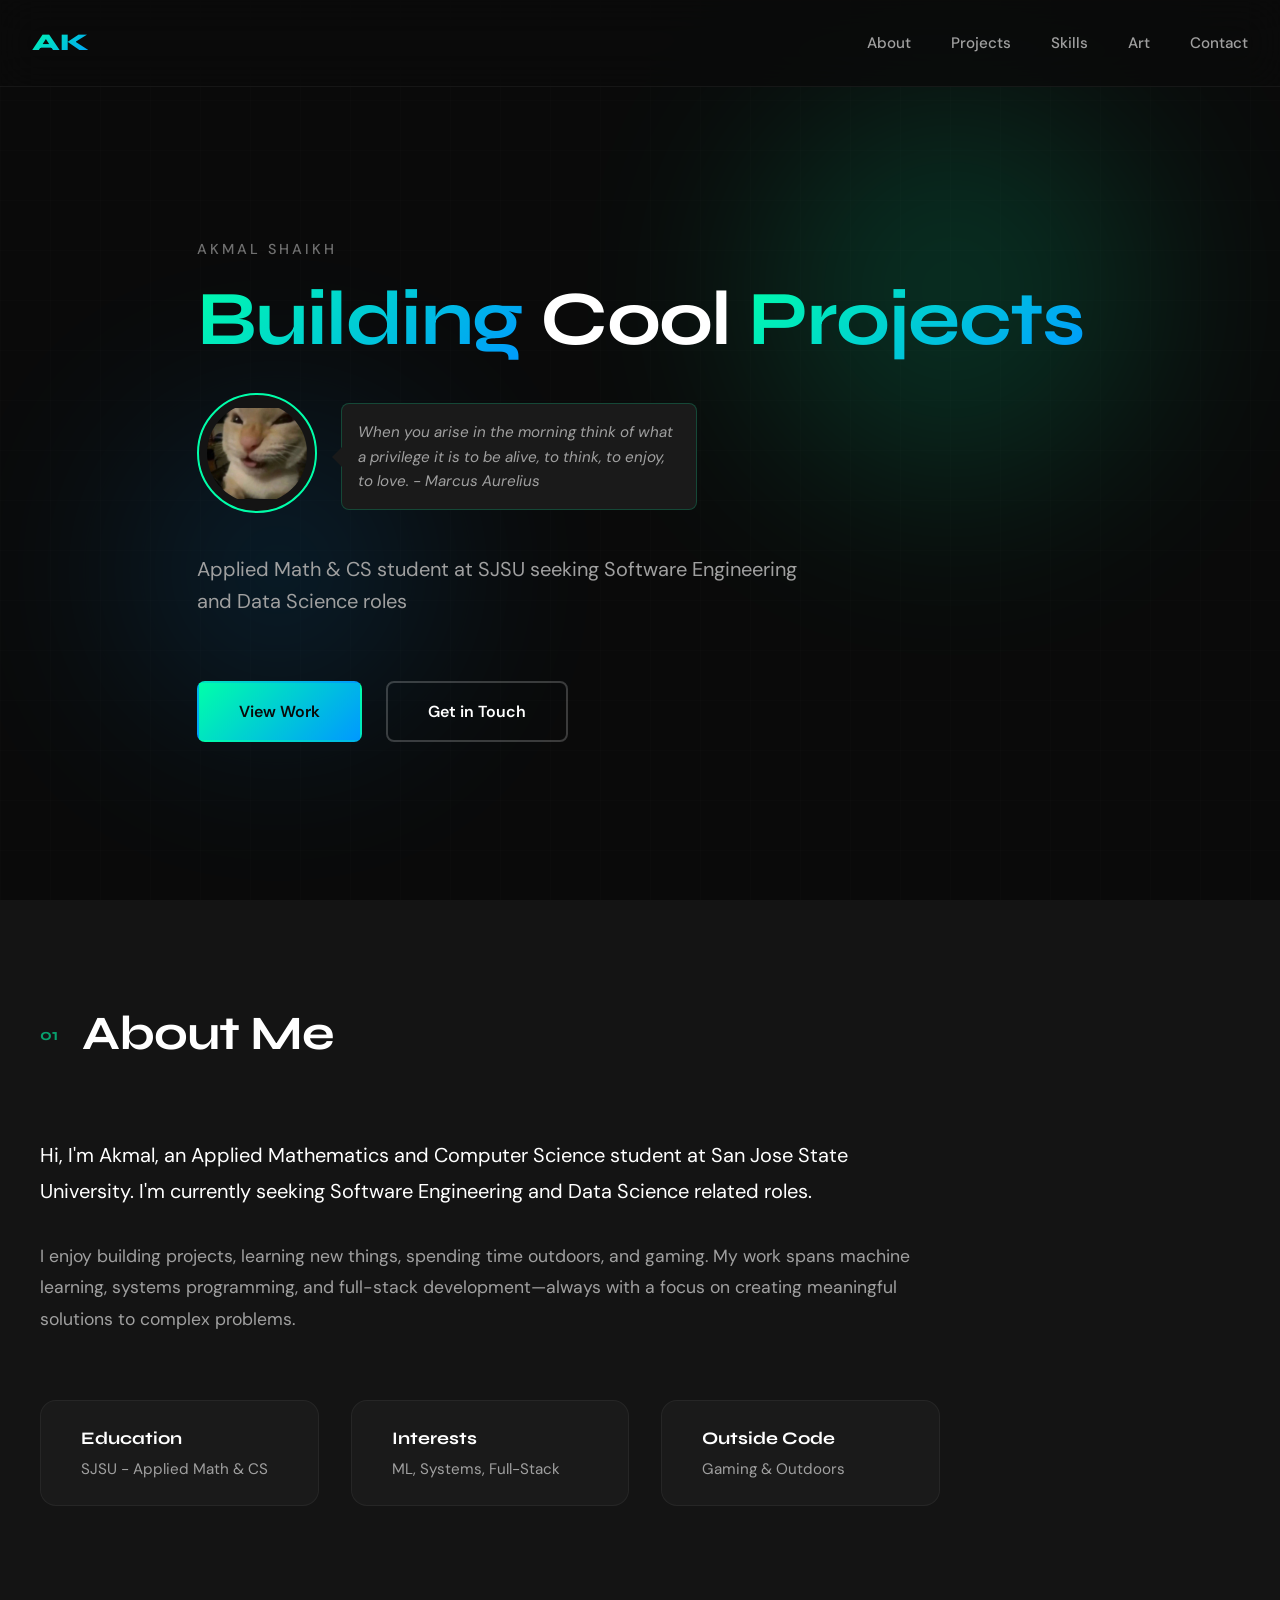
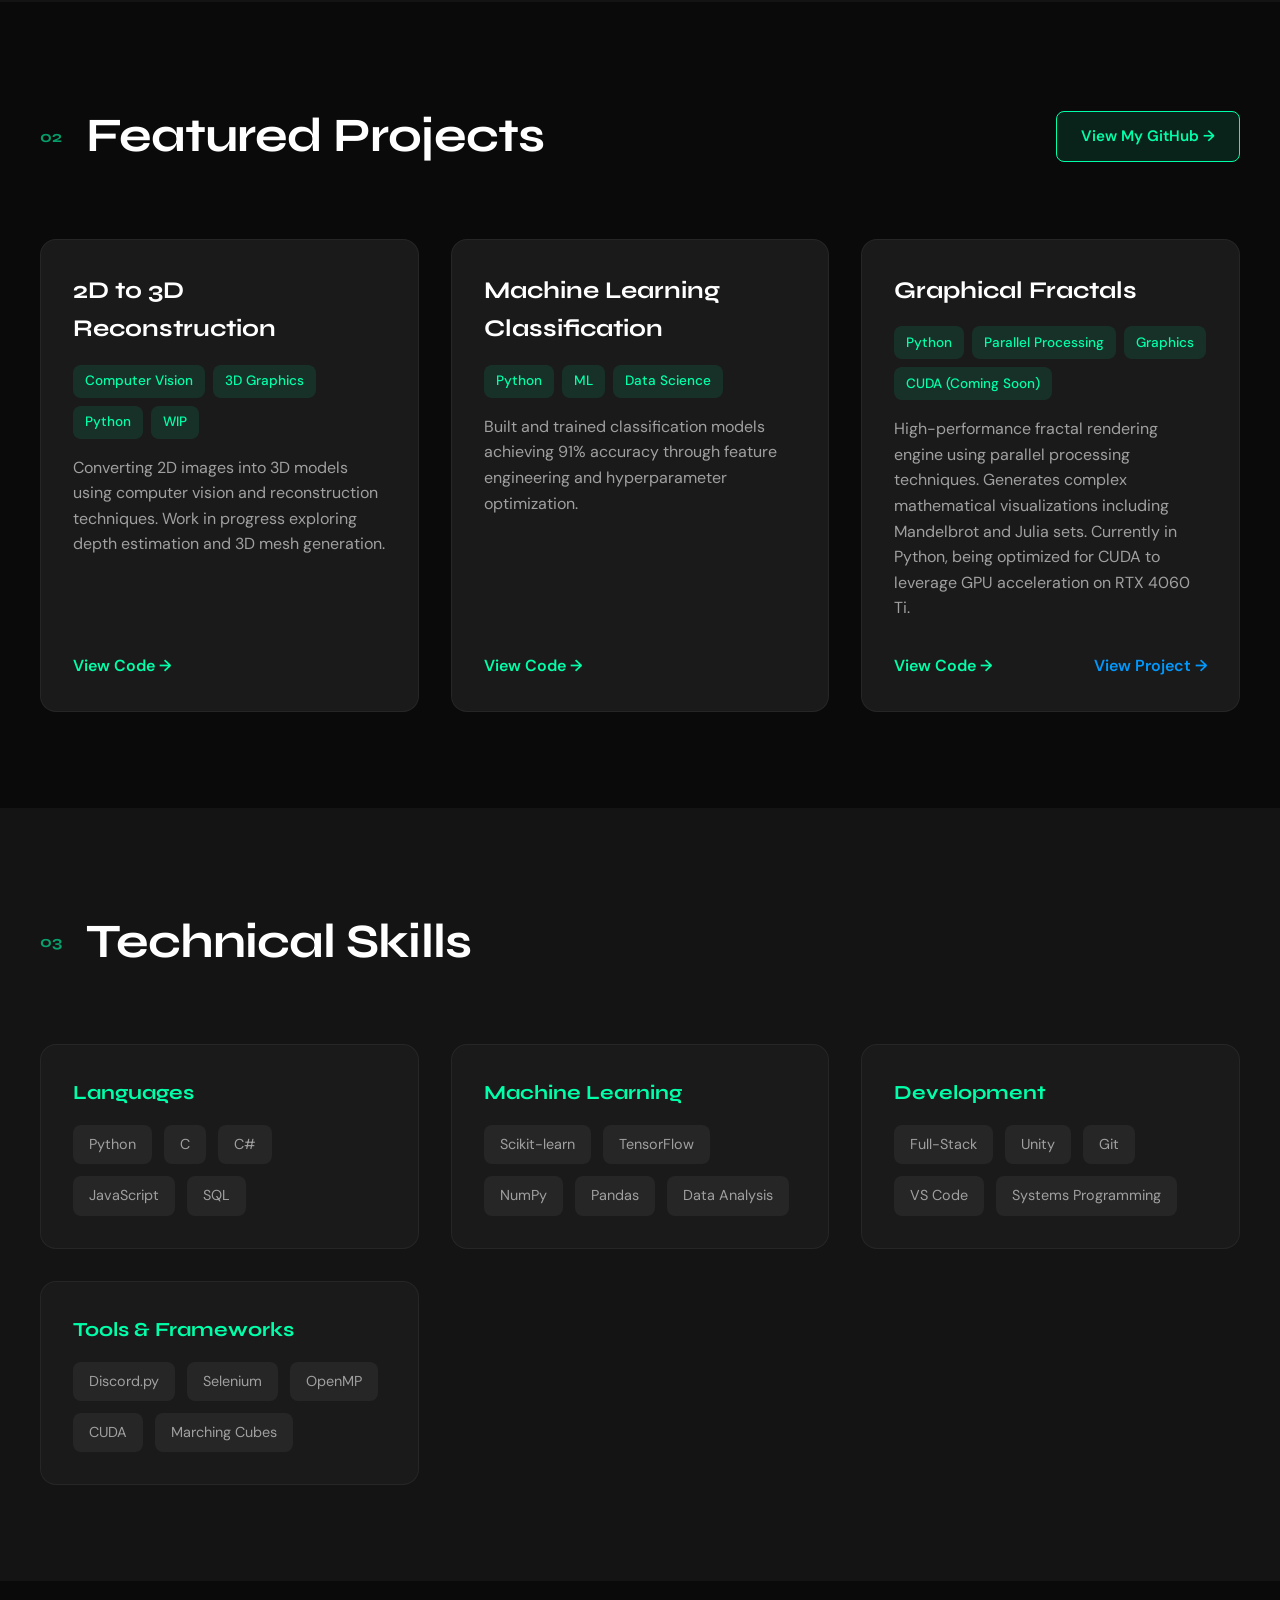
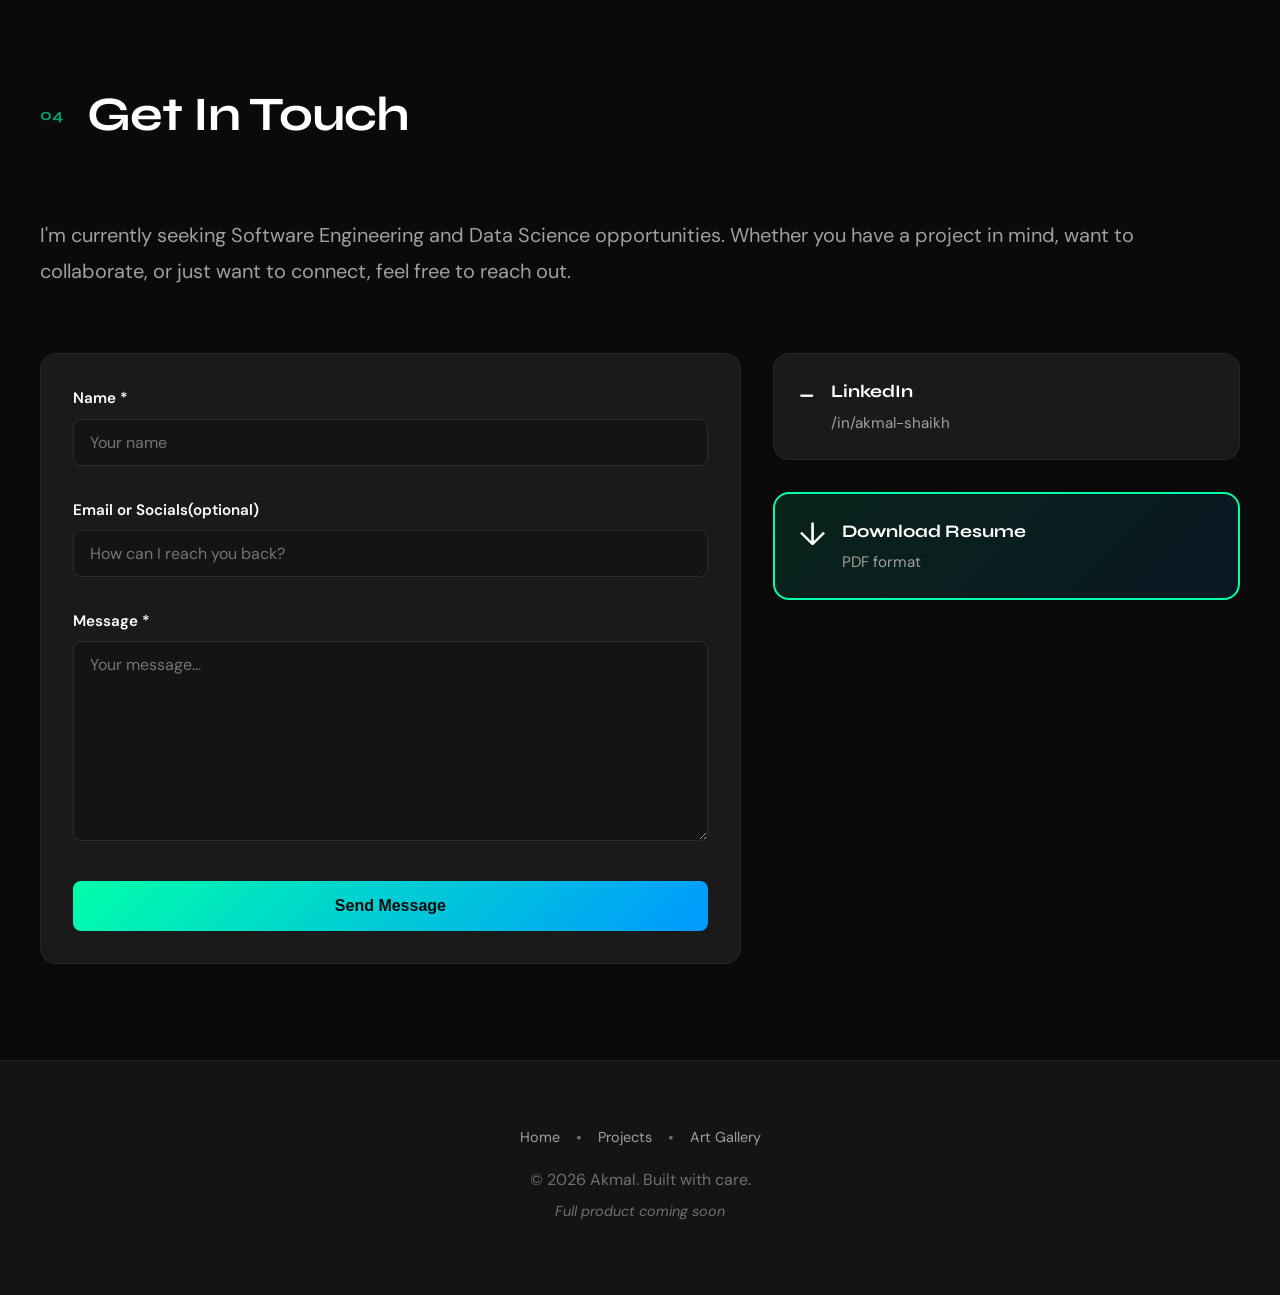
==== commit 94b1cad7: "Remove highlight icons from about section Removed icons from highlight items in the about section." ====
--- a/index.html
+++ b/index.html
@@ -85,21 +85,21 @@
                     </p>
                     <div class="about-highlights">
                         <div class="highlight-item">
-                            <div class="highlight-icon">🎓</div>
+                            <div class="highlight-icon"></div>
                             <div class="highlight-text">
                                 <h4>Education</h4>
                                 <p>SJSU - Applied Math & CS</p>
                             </div>
                         </div>
                         <div class="highlight-item">
-                            <div class="highlight-icon">💻</div>
+                            <div class="highlight-icon"></div>
                             <div class="highlight-text">
                                 <h4>Interests</h4>
                                 <p>ML, Systems, Full-Stack</p>
                             </div>
                         </div>
                         <div class="highlight-item">
-                            <div class="highlight-icon">🎮</div>
+                            <div class="highlight-icon"></div>
                             <div class="highlight-text">
                                 <h4>Outside Code</h4>
                                 <p>Gaming & Outdoors</p>
